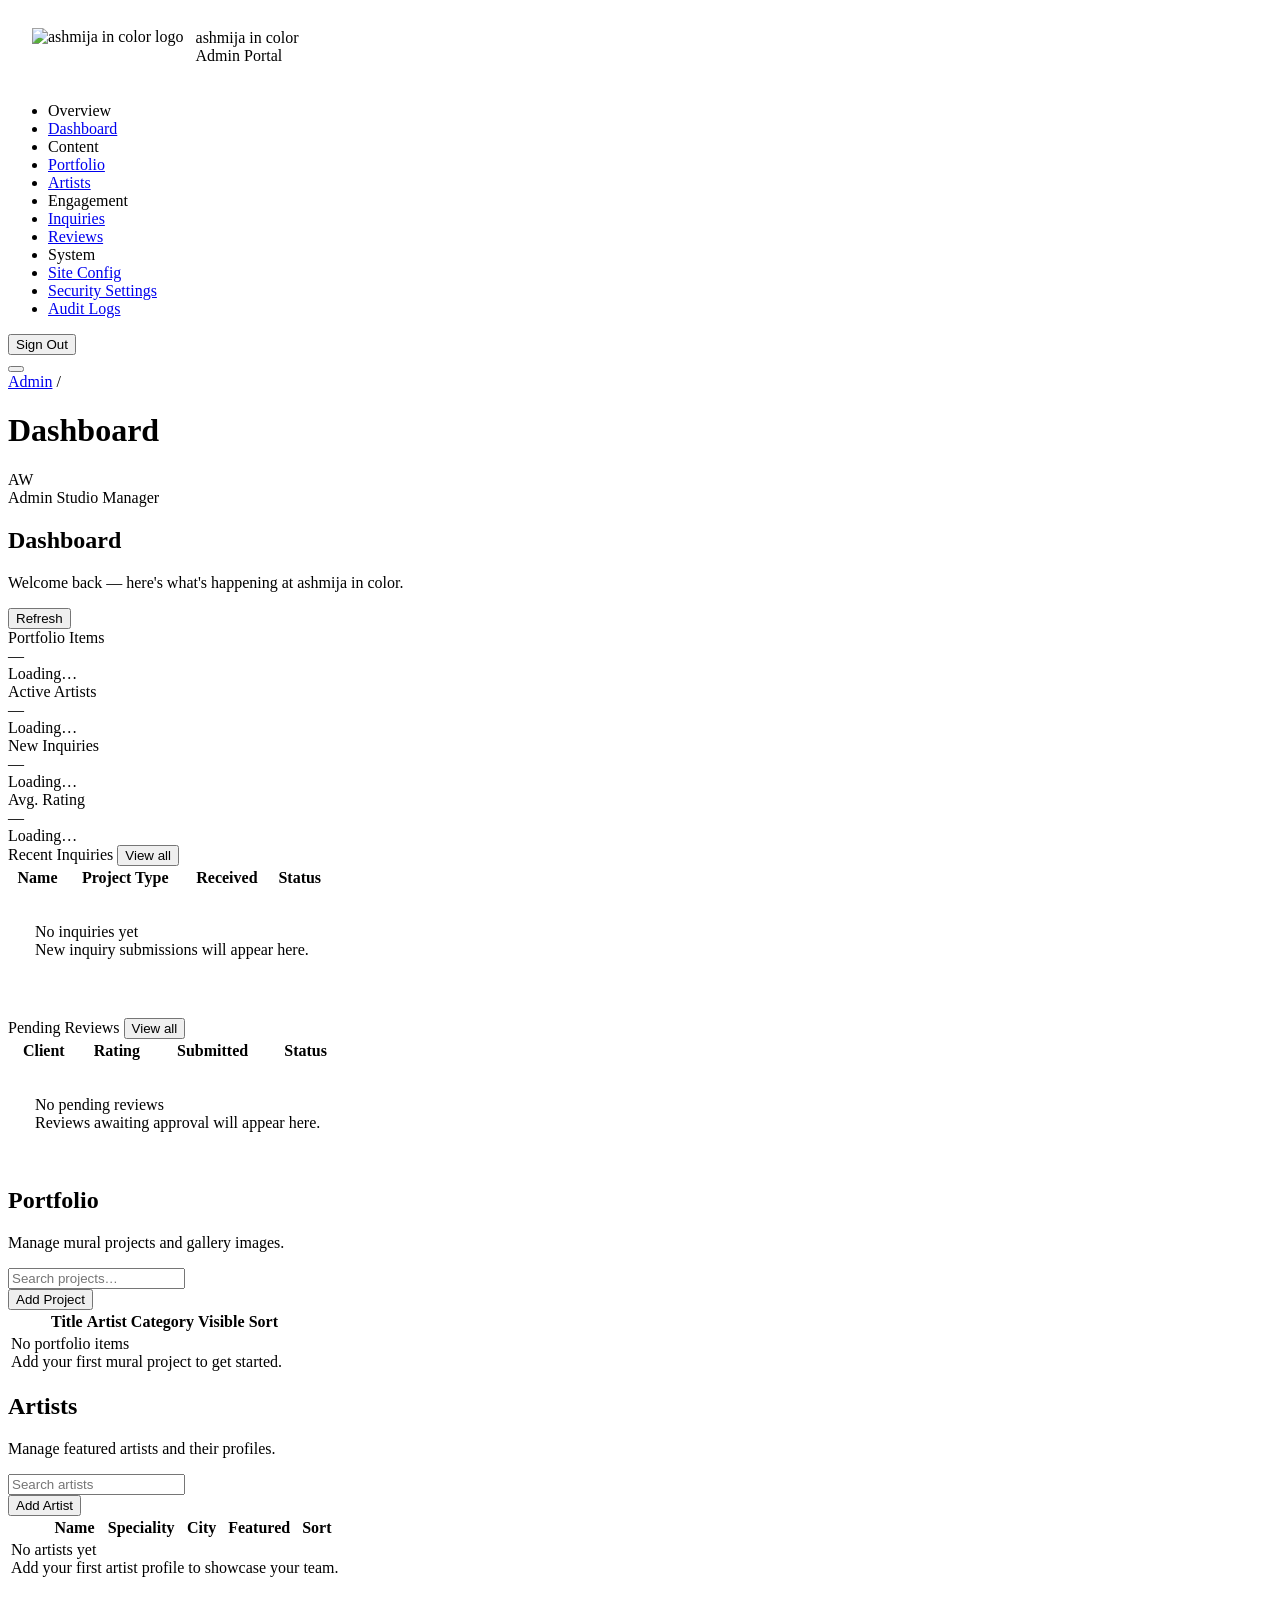
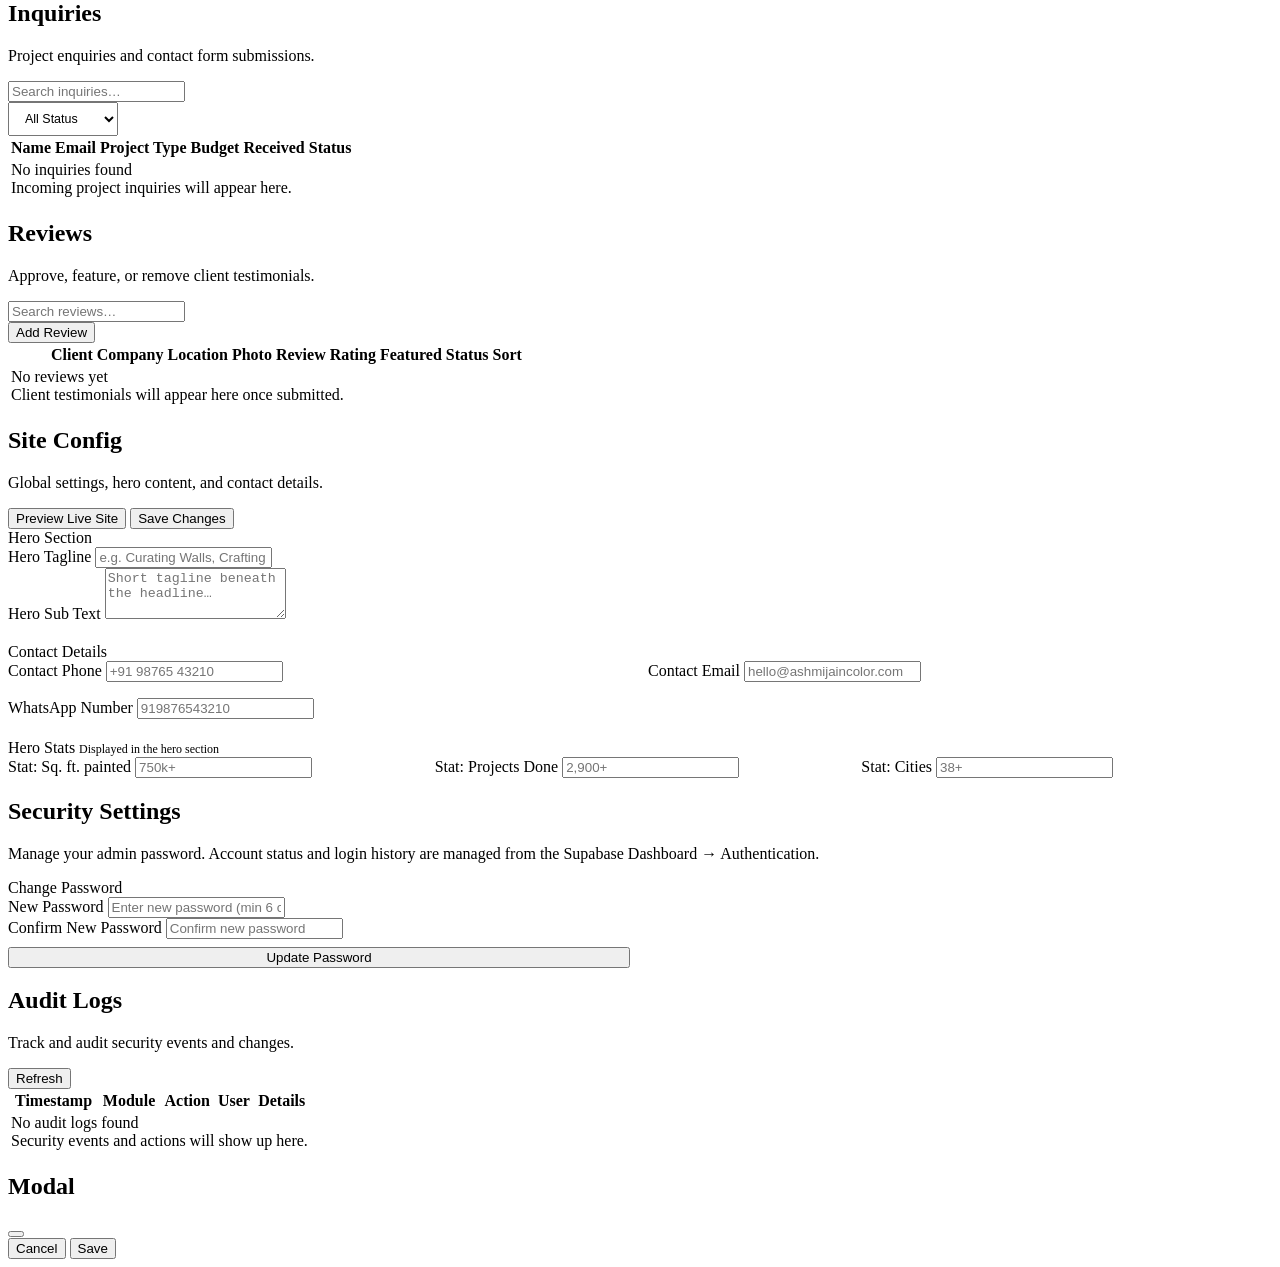
==== frontend/admin/index.html @ d4bafd86 "fix: resolve double submit bug in public form and fix column layout in admin reviews table" ====
<!DOCTYPE html>
<html lang="en">
<head>
  <meta charset="UTF-8" />
  <meta name="viewport" content="width=device-width, initial-scale=1.0" />
  <title>ashmija in color Admin</title>
  <link rel="icon" type="image/png" href="../assets/images/logo.png" />

  <!-- Google Fonts -->
  <link rel="preconnect" href="https://fonts.googleapis.com" />
  <link rel="preconnect" href="https://fonts.gstatic.com" crossorigin />
  <link href="https://fonts.googleapis.com/css2?family=Outfit:wght@300;400;500;600;700&family=Playfair+Display:ital,wght@0,400;0,700;1,400;1,700&family=Space+Grotesk:wght@400;500;600;700&display=swap" rel="stylesheet" />

  <!-- Tabler Icons -->
  <link rel="stylesheet" href="https://cdn.jsdelivr.net/npm/@tabler/icons-webfont@latest/tabler-icons.min.css" />

  <!-- Quill.js -->
  <link href="https://cdn.quilljs.com/1.3.7/quill.snow.css" rel="stylesheet" />

  <!-- Cropper.js (vendored locally for manual image cropping in Add Project modal) -->
  <link href="vendor/cropper/cropper.min.css" rel="stylesheet" />

  <!-- Admin CSS -->
  <link rel="stylesheet" href="css/admin.css?v=20260620-faq-form" />

   <script src="vendor/cropper/cropper.min.js" defer></script>
</head>

<body>

  <!-- ================================================================
       LOGIN OVERLAY
       ================================================================ -->
  <div class="login-overlay" id="login-overlay" style="display:none;">
    <div class="login-card" role="main" aria-label="Admin Login">

      <div class="login-logo" style="text-align:center;">
        <img src="../assets/images/logo.png" alt="ashmija in color logo" style="height:55px;width:auto;margin-bottom:12px;display:inline-block;">
        <div class="wordmark">ashmija <span>in color</span> Admin</div>
        <div class="sub">Studio Management Portal</div>
      </div>

      <div class="login-divider"><span>sign in to continue</span></div>

      <div class="login-error" id="login-error" role="alert">
        <i class="ti ti-alert-circle"></i>
        <span id="login-error-msg">Invalid email or password.</span>
      </div>

      <!-- Login Form View -->
      <div id="login-form-view">
        <div class="login-input-wrap">
          <i class="ti ti-mail input-icon"></i>
          <input type="email" id="login-username" placeholder="Email" value="admin@ashmijaincolor.com" autocomplete="username" />
        </div>

        <div class="login-input-wrap" style="position:relative;margin-bottom:12px;">
          <i class="ti ti-lock input-icon"></i>
          <input type="password" id="login-passcode" placeholder="Enter password" autocomplete="current-password" style="padding-right:45px;" />
          <button type="button" id="btn-toggle-password" style="position:absolute;right:15px;top:50%;transform:translateY(-50%);background:none;border:none;color:var(--muted);cursor:pointer;padding:4px;display:flex;align-items:center;justify-content:center;z-index:5;" aria-label="Toggle Password Visibility">
            <i class="ti ti-eye" id="toggle-password-icon" style="font-size:1.15rem;"></i>
          </button>
        </div>

        <div style="text-align:right;margin-top:-6px;margin-bottom:18px;">
          <a href="#" id="link-forgot-passcode" style="font-size:0.8rem;color:#b8933a;text-decoration:none;font-weight:500;">Forgot Password?</a>
        </div>

        <button class="btn-login" id="btn-login" type="button">
          <i class="ti ti-login-2"></i>
          Sign In
        </button>
      </div>

      <!-- Forgot Password View (Hidden by default) -->
      <div id="forgot-passcode-view" style="display:none;text-align:left;">
        <div style="font-weight:600;margin-bottom:15px;text-align:center;font-size:1rem;color:var(--gold);">Reset Password</div>

        <div class="login-input-wrap">
          <i class="ti ti-mail input-icon"></i>
          <input type="email" id="forgot-email" placeholder="admin@ashmijaincolor.com" value="admin@ashmijaincolor.com" />
        </div>

        <button class="btn-login" id="btn-forgot-action" type="button" style="margin-top:10px;">
          Send Reset Link
        </button>

        <div style="text-align:center;margin-top:15px;">
          <a href="#" id="link-back-to-login" style="font-size:0.8rem;color:var(--muted);text-decoration:none;">Back to Login</a>
        </div>
      </div>

    </div>
  </div>
  <!-- /login-overlay -->


  <!-- ================================================================
       SIDEBAR
       ================================================================ -->
  <aside class="admin-sidebar" id="admin-sidebar" role="navigation" aria-label="Admin navigation">

    <div class="sidebar-logo" style="display:flex;align-items:center;gap:12px;padding:20px 24px;">
      <img src="../assets/images/logo.png" alt="ashmija in color logo" style="height:38px;width:auto;flex-shrink:0;">
      <div>
        <div class="logo-wordmark">ashmija <span>in color</span></div>
        <div class="logo-sub">Admin Portal</div>
      </div>
    </div>

    <nav class="sidebar-nav">
      <ul>

        <li class="nav-section-label">Overview</li>

        <li class="nav-item active" data-section="dashboard">
          <a href="#dashboard" onclick="return navigateTo('dashboard')">
            <i class="ti ti-layout-dashboard nav-icon"></i>
            Dashboard
          </a>
        </li>

        <li class="nav-section-label">Content</li>

        <li class="nav-item" data-section="portfolio">
          <a href="#portfolio" onclick="return navigateTo('portfolio')">
            <i class="ti ti-photo-video nav-icon"></i>
            Portfolio
          </a>
        </li>

        <li class="nav-item" data-section="artists">
          <a href="#artists" onclick="return navigateTo('artists')">
            <i class="ti ti-palette nav-icon"></i>
            Artists
          </a>
        </li>

        <li class="nav-section-label">Engagement</li>

        <li class="nav-item" data-section="inquiries">
          <a href="#inquiries" onclick="return navigateTo('inquiries')">
            <i class="ti ti-message-2 nav-icon"></i>
            Inquiries
            <span class="badge badge-warning" id="nav-badge-inquiries" style="margin-left:auto;padding:2px 7px;font-size:0.62rem;display:none;"></span>
          </a>
        </li>

        <li class="nav-item" data-section="reviews">
          <a href="#reviews" onclick="return navigateTo('reviews')">
            <i class="ti ti-star nav-icon"></i>
            Reviews
          </a>
        </li>


        <li class="nav-section-label">System</li>

        <li class="nav-item" data-section="config">
          <a href="#config" onclick="return navigateTo('config')">
            <i class="ti ti-settings nav-icon"></i>
            Site Config
          </a>
        </li>

        <li class="nav-item" data-section="security">
          <a href="#security" onclick="return navigateTo('security')">
            <i class="ti ti-shield-lock nav-icon"></i>
            Security Settings
          </a>
        </li>

        <li class="nav-item" data-section="audit">
          <a href="#audit" onclick="return navigateTo('audit')">
            <i class="ti ti-history nav-icon"></i>
            Audit Logs
          </a>
        </li>

      </ul>
    </nav><!-- /sidebar-nav -->

    <div class="sidebar-footer">
      <button class="btn-logout" id="btn-logout" type="button">
        <i class="ti ti-logout"></i>
        Sign Out
      </button>
    </div>

  </aside>
  <!-- /admin-sidebar -->

  <!-- Mobile sidebar overlay -->
  <div class="sidebar-overlay hidden" id="sidebar-overlay" onclick="closeSidebar()"></div>


  <!-- ================================================================
       MAIN CONTENT
       ================================================================ -->
  <main class="admin-main" id="admin-main">

    <!-- ── Topbar ── -->
    <header class="admin-topbar glass-header" role="banner">
      <div class="topbar-left">
        <button class="hamburger-btn" id="hamburger-btn" aria-label="Toggle menu" onclick="toggleSidebar()">
          <i class="ti ti-menu-2"></i>
        </button>
        <div class="admin-breadcrumbs">
          <a href="#dashboard" onclick="return navigateTo('dashboard')" class="breadcrumb-link">Admin</a>
          <span class="breadcrumb-separator">/</span>
          <h1 class="topbar-page-title current" id="topbar-title">Dashboard</h1>
        </div>
      </div>

      <div class="topbar-right">
        <div class="topbar-admin-info">
          <div class="admin-avatar" id="admin-avatar">AW</div>
          <div class="admin-name-tag">
            <span class="name" id="admin-display-name">Admin</span>
            <span class="role">Studio Manager</span>
          </div>
        </div>
      </div>
    </header>
    <!-- /admin-topbar -->


    <!-- ── Content ── -->
    <div class="admin-content" id="admin-content">

      <!-- ────────────────────────────────────────
           DASHBOARD SECTION
           ──────────────────────────────────────── -->
      <div id="section-dashboard" class="admin-section active">

        <div class="section-header">
          <div>
            <h2 class="section-title">Dashboard</h2>
            <p class="section-subtitle">Welcome back — here's what's happening at ashmija in color.</p>
          </div>
          <div class="section-actions">
            <button class="btn btn-secondary btn-sm">
              <i class="ti ti-refresh"></i> Refresh
            </button>
          </div>
        </div>

        <div class="stats-grid" id="stats-grid">
          <div class="stat-card">
            <i class="ti ti-photo stat-icon"></i>
            <div class="stat-label">Portfolio Items</div>
            <div class="stat-value" id="stat-portfolio">—</div>
            <div class="stat-delta"><i class="ti ti-trending-up"></i> Loading…</div>
          </div>
          <div class="stat-card">
            <i class="ti ti-palette stat-icon"></i>
            <div class="stat-label">Active Artists</div>
            <div class="stat-value" id="stat-artists">—</div>
            <div class="stat-delta"><i class="ti ti-trending-up"></i> Loading…</div>
          </div>
          <div class="stat-card">
            <i class="ti ti-message-2 stat-icon"></i>
            <div class="stat-label">New Inquiries</div>
            <div class="stat-value" id="stat-inquiries">—</div>
            <div class="stat-delta"><i class="ti ti-clock"></i> Loading…</div>
          </div>
          <div class="stat-card">
            <i class="ti ti-star stat-icon"></i>
            <div class="stat-label">Avg. Rating</div>
            <div class="stat-value" id="stat-rating">—</div>
            <div class="stat-delta"><i class="ti ti-trending-up"></i> Loading…</div>
          </div>
        </div>



        <div class="card" style="margin-bottom:24px;">
          <div class="card-header">
            <span class="card-title">Recent Inquiries</span>
            <button class="btn btn-ghost btn-sm" onclick="navigateTo('inquiries')">
              View all <i class="ti ti-arrow-right"></i>
            </button>
          </div>
          <div class="table-wrap">
            <table>
              <thead>
                <tr>
                  <th>Name</th>
                  <th>Project Type</th>
                  <th>Received</th>
                  <th>Status</th>
                  <th></th>
                </tr>
              </thead>
              <tbody id="dashboard-recent-inquiries">
                <tr>
                  <td colspan="5">
                    <div class="empty-state" style="padding:32px 24px;">
                      <i class="ti ti-inbox empty-icon"></i>
                      <div class="empty-title">No inquiries yet</div>
                      <div class="empty-text">New inquiry submissions will appear here.</div>
                    </div>
                  </td>
                </tr>
              </tbody>
            </table>
          </div>
        </div>

        <div class="card">
          <div class="card-header">
            <span class="card-title">Pending Reviews</span>
            <button class="btn btn-ghost btn-sm" onclick="navigateTo('reviews')">
              View all <i class="ti ti-arrow-right"></i>
            </button>
          </div>
          <div class="table-wrap">
            <table>
              <thead>
                <tr>
                  <th>Client</th>
                  <th>Rating</th>
                  <th>Submitted</th>
                  <th>Status</th>
                  <th></th>
                </tr>
              </thead>
              <tbody id="dashboard-recent-reviews">
                <tr>
                  <td colspan="5">
                    <div class="empty-state" style="padding:32px 24px;">
                      <i class="ti ti-star empty-icon"></i>
                      <div class="empty-title">No pending reviews</div>
                      <div class="empty-text">Reviews awaiting approval will appear here.</div>
                    </div>
                  </td>
                </tr>
              </tbody>
            </table>
          </div>
        </div>

      </div>
      <!-- /#section-dashboard -->

      <!-- ────────────────────────────────────────
           PORTFOLIO SECTION
           ──────────────────────────────────────── -->
      <div id="section-portfolio" class="admin-section">

        <div class="section-header">
          <div>
            <h2 class="section-title">Portfolio</h2>
            <p class="section-subtitle">Manage mural projects and gallery images.</p>
          </div>
          <div class="section-actions">
            <div class="search-bar">
              <i class="ti ti-search"></i>
              <input type="text" placeholder="Search projects…" id="portfolio-search" />
            </div>
            <button class="btn btn-primary btn-sm" id="btn-add-portfolio">
              <i class="ti ti-plus"></i> Add Project
            </button>
          </div>
        </div>

        <div class="card">
          <div class="table-wrap">
            <table>
              <thead>
                <tr>
                  <th style="width:36px;"></th>
                  <th>Title</th>
                  <th>Artist</th>
                  <th>Category</th>
                  <th>Visible</th>
                  <th>Sort</th>
                  <th></th>
                </tr>
              </thead>
              <tbody id="portfolio-table-body">
                <tr>
                  <td colspan="7">
                    <div class="empty-state">
                      <i class="ti ti-photo empty-icon"></i>
                      <div class="empty-title">No portfolio items</div>
                      <div class="empty-text">Add your first mural project to get started.</div>
                    </div>
                  </td>
                </tr>
              </tbody>
            </table>
          </div>
        </div>

      </div>
      <!-- /#section-portfolio -->

      <!-- ----------------------------------------
           ARTISTS SECTION
           ---------------------------------------- -->
      <div id="section-artists" class="admin-section">

        <div class="section-header">
          <div>
            <h2 class="section-title">Artists</h2>
            <p class="section-subtitle">Manage featured artists and their profiles.</p>
          </div>
          <div class="section-actions">
            <div class="search-bar">
              <i class="ti ti-search"></i>
              <input type="text" placeholder="Search artists" id="artists-search" />
            </div>
            <button class="btn btn-primary btn-sm" id="btn-add-artist">
              <i class="ti ti-plus"></i> Add Artist
            </button>
          </div>
        </div>

        <div class="card">
          <div class="table-wrap">
            <table>
              <thead>
                <tr>
                  <th style="width:36px;"></th>
                  <th>Name</th>
                  <th>Speciality</th>
                  <th>City</th>
                  <th>Featured</th>
                  <th>Sort</th>
                  <th></th>
                </tr>
              </thead>
              <tbody id="artists-table-body">
                <tr>
                  <td colspan="7">
                    <div class="empty-state">
                      <i class="ti ti-palette empty-icon"></i>
                      <div class="empty-title">No artists yet</div>
                      <div class="empty-text">Add your first artist profile to showcase your team.</div>
                    </div>
                  </td>
                </tr>
              </tbody>
            </table>
          </div>
        </div>

      </div>
      <!-- /#section-artists -->


      <!-- ----------------------------------------
           INQUIRIES SECTION
           ---------------------------------------- -->
      <div id="section-inquiries" class="admin-section">

        <div class="section-header">
          <div>
            <h2 class="section-title">Inquiries</h2>
            <p class="section-subtitle">Project enquiries and contact form submissions.</p>
          </div>
          <div class="section-actions">
            <div class="search-bar">
              <i class="ti ti-search"></i>
              <input type="text" placeholder="Search inquiries…" id="inquiries-search" />
            </div>
            <select class="form-select btn-sm" id="inquiries-filter" style="width:auto;padding:8px 12px;font-size:0.78rem;">
              <option value="">All Status</option>
              <option value="new">New</option>
              <option value="in_progress">In Progress</option>
              <option value="closed">Closed</option>
            </select>
          </div>
        </div>

        <div class="card">
          <div class="table-wrap">
            <table>
              <thead>
                <tr>
                  <th>Name</th>
                  <th>Email</th>
                  <th>Project Type</th>
                  <th>Budget</th>
                  <th>Received</th>
                  <th>Status</th>
                  <th></th>
                </tr>
              </thead>
              <tbody id="inquiries-table-body">
                <tr>
                  <td colspan="7">
                    <div class="empty-state">
                      <i class="ti ti-message-2 empty-icon"></i>
                      <div class="empty-title">No inquiries found</div>
                      <div class="empty-text">Incoming project inquiries will appear here.</div>
                    </div>
                  </td>
                </tr>
              </tbody>
            </table>
          </div>
        </div>

      </div>
      <!-- /#section-inquiries -->


      <!-- ────────────────────────────────────────
           REVIEWS SECTION
           ──────────────────────────────────────── -->
      <div id="section-reviews" class="admin-section">

        <div class="section-header">
          <div>
            <h2 class="section-title">Reviews</h2>
            <p class="section-subtitle">Approve, feature, or remove client testimonials.</p>
          </div>
          <div class="section-actions">
            <div class="search-bar">
              <i class="ti ti-search"></i>
              <input type="text" placeholder="Search reviews…" id="reviews-search" />
            </div>
            <button class="btn btn-primary btn-sm" id="btn-add-review">
              <i class="ti ti-plus"></i> Add Review
            </button>
          </div>
        </div>

        <div class="card">
          <div class="table-wrap">
            <table>
              <thead>
                <tr>
                  <th style="width:36px;"></th>
                  <th>Client</th>
                  <th>Company</th>
                  <th>Location</th>
                  <th>Photo</th>
                  <th>Review</th>
                  <th>Rating</th>
                  <th>Featured</th>
                  <th>Status</th>
                  <th>Sort</th>
                  <th></th>
                </tr>
              </thead>
              <tbody id="reviews-table-body">
                <tr>
                  <td colspan="11">
                    <div class="empty-state">
                      <i class="ti ti-star empty-icon"></i>
                      <div class="empty-title">No reviews yet</div>
                      <div class="empty-text">Client testimonials will appear here once submitted.</div>
                    </div>
                  </td>
                </tr>
              </tbody>
            </table>
          </div>
        </div>

      </div>
      <!-- /#section-reviews -->



      <!-- ────────────────────────────────────────
           SITE CONFIG SECTION
           ──────────────────────────────────────── -->
      <div id="section-config" class="admin-section">

        <div class="section-header">
          <div>
            <h2 class="section-title">Site Config</h2>
            <p class="section-subtitle">Global settings, hero content, and contact details.</p>
          </div>
          <div class="section-actions">
            <button class="btn btn-ghost btn-sm" id="btn-preview-live">
              <i class="ti ti-external-link"></i> Preview Live Site
            </button>
            <button class="btn btn-primary" id="btn-save-config">
              <i class="ti ti-device-floppy"></i> Save Changes
            </button>
          </div>
        </div>

        <div id="config-warning-banner" style="display:none;margin-bottom:18px;padding:14px 16px;border-left:4px solid #d4882a;background:rgba(244, 211, 98, 0.18);color:#5f4411;border-radius:12px;font-size:0.96rem;">
          You have unsaved changes
        </div>

        <div id="config-sections-container">

          <div class="card" style="margin-bottom:20px;">
            <div class="card-header">
              <span class="card-title">Hero Section</span>
            </div>
            <div class="form-group">
              <label class="form-label">Hero Tagline</label>
              <input type="text" class="form-input" id="config-hero-tagline" placeholder="e.g. Curating Walls, Crafting Ambience." />
            </div>
            <div class="form-group">
              <label class="form-label">Hero Sub Text</label>
              <textarea class="form-textarea" id="config-hero-sub" rows="3" placeholder="Short tagline beneath the headline…"></textarea>
            </div>
          </div>

          <div class="card" style="margin-bottom:20px;">
            <div class="card-header">
              <span class="card-title">Contact Details</span>
            </div>
            <div style="display:grid;grid-template-columns:1fr 1fr;gap:16px;">
              <div class="form-group">
                <label class="form-label">Contact Phone</label>
                <input type="text" class="form-input" id="config-contact-phone" placeholder="+91 98765 43210" />
              </div>
              <div class="form-group">
                <label class="form-label">Contact Email</label>
                <input type="text" class="form-input" id="config-contact-email" placeholder="hello@ashmijaincolor.com" />
              </div>
              <div class="form-group" style="grid-column:1/-1;">
                <label class="form-label">WhatsApp Number</label>
                <input type="text" class="form-input" id="config-contact-whatsapp" placeholder="919876543210" />
              </div>
            </div>
          </div>

          <div class="card">
            <div class="card-header">
              <span class="card-title">Hero Stats</span>
              <span style="font-size:0.75rem;color:var(--muted);">Displayed in the hero section</span>
            </div>
            <div style="display:grid;grid-template-columns:repeat(3,1fr);gap:16px;">
              <div class="form-group">
                <label class="form-label">Stat: Sq. ft. painted</label>
                <input type="text" class="form-input" id="config-stat-sqft" placeholder="750k+" />
              </div>
              <div class="form-group">
                <label class="form-label">Stat: Projects Done</label>
                <input type="text" class="form-input" id="config-stat-projects" placeholder="2,900+" />
              </div>
              <div class="form-group">
                <label class="form-label">Stat: Cities</label>
                <input type="text" class="form-input" id="config-stat-cities" placeholder="38+" />
              </div>
            </div>
          </div>

        </div>
        <!-- /config-sections-container -->

      </div>
      <!-- /#section-config -->

      <!-- ────────────────────────────────────────
           SECURITY SETTINGS SECTION
           ──────────────────────────────────────── -->
      <div id="section-security" class="admin-section">

        <div class="section-header">
          <div>
            <h2 class="section-title">Security Settings</h2>
            <p class="section-subtitle">Manage your admin password. Account status and login history are managed from the Supabase Dashboard → Authentication.</p>
          </div>
        </div>

        <div id="security-sections-container" style="display:grid;grid-template-columns:1fr 1fr;gap:20px;align-items:start;">

          <!-- Change Password Card -->
          <div class="card">
            <div class="card-header">
              <span class="card-title">Change Password</span>
            </div>
            <div class="form-group">
              <label class="form-label">New Password</label>
              <input type="password" class="form-input" id="sec-new-passcode" placeholder="Enter new password (min 6 characters)" />
            </div>
            <div class="form-group">
              <label class="form-label">Confirm New Password</label>
              <input type="password" class="form-input" id="sec-confirm-passcode" placeholder="Confirm new password" />
            </div>
            <button class="btn btn-primary" id="btn-change-passcode" type="button" style="width:100%;margin-top:8px;">
              <i class="ti ti-key"></i> Update Password
            </button>
          </div>

        </div>

      </div>

      <!-- ────────────────────────────────────────
           AUDIT LOG SECTION
           ──────────────────────────────────────── -->
      <div id="section-audit" class="admin-section">

        <div class="section-header">
          <div>
            <h2 class="section-title">Audit Logs</h2>
            <p class="section-subtitle">Track and audit security events and changes.</p>
          </div>
          <div class="section-actions">
            <button class="btn btn-secondary btn-sm" id="btn-refresh-audit">
              <i class="ti ti-refresh"></i> Refresh
            </button>
          </div>
        </div>

        <div class="card">
          <div class="table-wrap">
            <table>
              <thead>
                <tr>
                  <th>Timestamp</th>
                  <th>Module</th>
                  <th>Action</th>
                  <th>User</th>
                  <th>Details</th>
                </tr>
              </thead>
              <tbody id="audit-table-body">
                <tr>
                  <td colspan="5">
                    <div class="empty-state">
                      <i class="ti ti-history empty-icon"></i>
                      <div class="empty-title">No audit logs found</div>
                      <div class="empty-text">Security events and actions will show up here.</div>
                    </div>
                  </td>
                </tr>
              </tbody>
            </table>
          </div>
        </div>

      </div>
      <!-- /#section-audit -->

    </div>
    <!-- /admin-content -->

  </main>
  <!-- /admin-main -->


  <!-- ================================================================
       TOAST CONTAINER
       ================================================================ -->
  <div id="toast-container" aria-live="polite" aria-label="Notifications"></div>


  <!-- ================================================================
       GENERIC MODAL SHELL
       ================================================================ -->
  <div class="modal-overlay" id="admin-modal" role="dialog" aria-modal="true" aria-labelledby="modal-title-text">
    <div class="modal-card" id="admin-modal-card">
      <div class="modal-header">
        <h2 class="modal-title" id="modal-title-text">Modal</h2>
        <button class="modal-close" onclick="closeModal()" aria-label="Close">
          <i class="ti ti-x"></i>
        </button>
      </div>
      <div class="modal-body" id="admin-modal-body">
        <!-- Dynamic content injected by admin.js -->
      </div>
      <div class="modal-footer" id="admin-modal-footer">
        <button class="btn btn-ghost" onclick="closeModal()">Cancel</button>
        <button class="btn btn-primary" id="modal-confirm-btn">Save</button>
      </div>
    </div>
  </div>


  <!-- ================================================================
       CDN SCRIPTS
       ================================================================ -->

  <!-- SortableJS -->
  <script src="https://cdn.jsdelivr.net/npm/sortablejs@1.15.2/Sortable.min.js"></script>

  <!-- Quill.js -->
  <script src="https://cdn.quilljs.com/1.3.7/quill.min.js"></script>

  <!-- Chart.js -->
  <script src="https://cdn.jsdelivr.net/npm/chart.js"></script>

   <!-- Cropper.js (vendored locally) -->
   <script src="vendor/cropper/cropper.min.js"></script>

   <!-- ================================================================
        MODULAR SCRIPTS
        ================================================================ -->
   <script src="../js/shared/config.js?v=2"></script>
   <script src="https://cdn.jsdelivr.net/npm/@supabase/supabase-js@2"></script>
   <script src="../js/shared/supabase-client.js?v=1"></script>
  <script src="js/toast.js?v=20260709-4"></script>
  <script src="js/auth.js?v=20260709-4"></script>
  <script src="js/dashboard.js?v=20260709-4"></script>
  <script src="js/portfolio-admin.js?v=20260709-4"></script>
  <script src="js/artists-admin.js?v=20260717-1"></script>
  <script src="js/inquiries.js?v=20260717-1"></script>
  <script src="js/reviews.js?v=20260717-3"></script>
  <script src="js/config-admin.js?v=20260717-1"></script>
  <script src="js/audit.js?v=20260717-1"></script>

  <!-- ================================================================
       ADMIN BOOTSTRAP SCRIPT
       ================================================================ -->
  <script>
    /* ─── Sidebar toggle (mobile) ──────────────────────────────────── */
    function toggleSidebar() {
      const sb = document.getElementById('admin-sidebar');
      const ov = document.getElementById('sidebar-overlay');
      if (sb) sb.classList.toggle('open');
      if (ov) ov.classList.toggle('hidden');
    }
    function closeSidebar() {
      const sb = document.getElementById('admin-sidebar');
      const ov = document.getElementById('sidebar-overlay');
      if (sb) sb.classList.remove('open');
      if (ov) ov.classList.add('hidden');
    }

    /* ─── Modal ────────────────────────────────────────────────────── */
    function openModal({ title = '', bodyHTML = '', size = '', onConfirm = null, confirmLabel = 'Save' } = {}) {
      const overlay = document.getElementById('admin-modal');
      const card    = document.getElementById('admin-modal-card');
      const body    = document.getElementById('admin-modal-body');
      const footer  = document.getElementById('admin-modal-footer');
      const confirmBtn = document.getElementById('modal-confirm-btn');

      if (!overlay || !card || !body || !confirmBtn) return;

      document.getElementById('modal-title-text').textContent = title;
      body.innerHTML = bodyHTML;

      // size variant
      card.className = 'modal-card' + (size ? ' modal-' + size : '');

      // confirm handler
      if (onConfirm) {
        confirmBtn.textContent = confirmLabel;
        confirmBtn.style.display = '';
        confirmBtn.onclick = onConfirm;
      } else {
        confirmBtn.style.display = 'none';
      }

      overlay.classList.add('open');
      document.body.style.overflow = 'hidden';
    }

    function closeModal() {
      const overlay = document.getElementById('admin-modal');
      if (overlay) overlay.classList.remove('open');
      document.body.style.overflow = '';
    }

    // close on overlay backdrop click
    const adminModal = document.getElementById('admin-modal');
    if (adminModal) {
      adminModal.addEventListener('click', function(e) {
        if (e.target === this) closeModal();
      });
    }

    // close on Escape
    document.addEventListener('keydown', e => {
      if (e.key === 'Escape') closeModal();
    });
  </script>
</body>
</html>
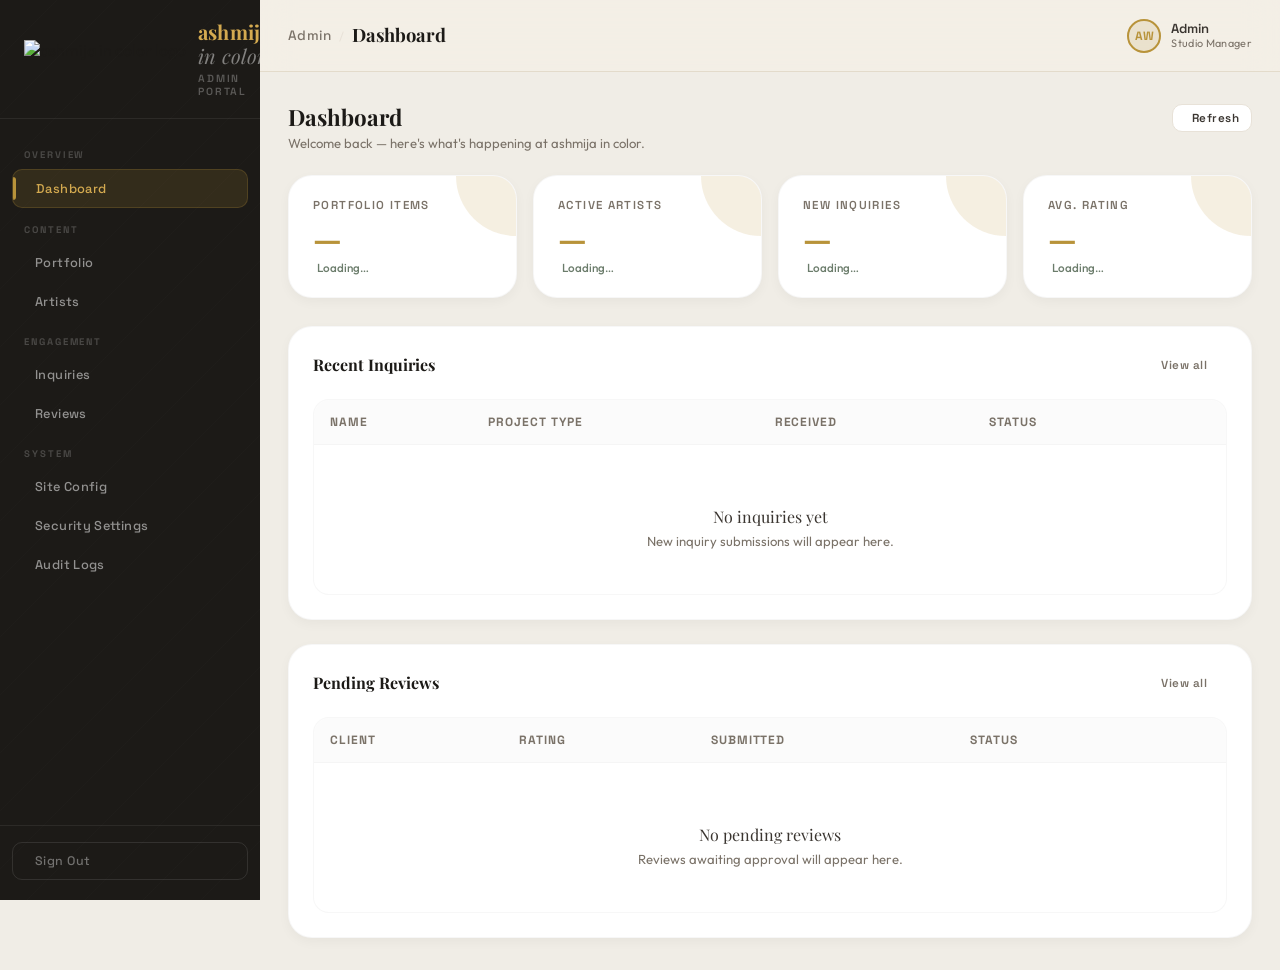
==== commit 58806268: "fix: make dashboard stats grid responsive on mobile screens" ====
--- a/frontend/admin/index.html
+++ b/frontend/admin/index.html
@@ -21,7 +21,7 @@
   <link href="vendor/cropper/cropper.min.css" rel="stylesheet" />
 
   <!-- Admin CSS -->
-  <link rel="stylesheet" href="css/admin.css?v=20260620-faq-form" />
+  <link rel="stylesheet" href="css/admin.css?v=20260717-7" />
 
    <script src="vendor/cropper/cropper.min.js" defer></script>
 </head>
@@ -799,7 +799,7 @@
   <script src="js/portfolio-admin.js?v=20260709-4"></script>
   <script src="js/artists-admin.js?v=20260717-1"></script>
   <script src="js/inquiries.js?v=20260717-1"></script>
-  <script src="js/reviews.js?v=20260717-3"></script>
+  <script src="js/reviews.js?v=20260717-4"></script>
   <script src="js/config-admin.js?v=20260717-1"></script>
   <script src="js/audit.js?v=20260717-1"></script>
 
--- a/frontend/admin/css/admin.css
+++ b/frontend/admin/css/admin.css
@@ -0,0 +1,2144 @@
+/* ============================================================
+   ashmija in color ADMIN — admin.css
+   Shares design tokens with main site (style.css)
+   ============================================================ */
+
+@import url('https://fonts.googleapis.com/css2?family=Outfit:wght@300;400;500;600;700&family=Playfair+Display:ital,wght@0,400;0,700;1,400&family=Space+Grotesk:wght@400;500;600;700&display=swap');
+
+/* ── Root tokens (mirror main site) ── */
+:root {
+  --beige:        #f7f7f7;
+  --beige2:       #f0ede6;
+  --beige3:       #e8e2d8;
+  --ink:          #1c1a17;
+  --ink2:         #3a3530;
+  --ink3:         #5a5550;
+  --gold:         #b8933a;
+  --gold2:        #d4aa50;
+  --gold-dim:     rgba(184,147,58,0.15);
+  --sage:         #6b7c6b;
+  --muted:        #7a7268;
+  --glass:        rgba(255,252,245,0.55);
+  --glass-border: rgba(180,160,120,0.25);
+  --glass-dark:   rgba(28,26,23,0.06);
+
+  /* Admin-specific */
+  --sidebar-w:    260px;
+  --topbar-h:     72px;
+  --radius-sm:    10px;
+  --radius-md:    16px;
+  --radius-lg:    24px;
+  --shadow-sm:    0 4px 12px rgba(28,26,23,0.04);
+  --shadow-md:    0 12px 32px rgba(28,26,23,0.07);
+  --shadow-lg:    0 24px 64px rgba(28,26,23,0.11);
+  --transition:   0.3s cubic-bezier(0.2, 0.8, 0.2, 1);
+}
+
+/* ── Reset ── */
+*, *::before, *::after { margin:0; padding:0; box-sizing:border-box; }
+
+html { font-size: 16px; -webkit-font-smoothing: antialiased; }
+
+body {
+  font-family: 'Outfit', sans-serif;
+  background: var(--beige2);
+  color: var(--ink);
+  overflow-x: hidden;
+}
+
+/* ================================================================
+   SIDEBAR
+   ================================================================ */
+
+.admin-sidebar {
+  position: fixed;
+  top: 0; left: 0;
+  width: var(--sidebar-w);
+  height: 100dvh;
+  background: var(--ink);
+  display: flex;
+  flex-direction: column;
+  z-index: 200;
+  transition: transform var(--transition);
+  overflow: hidden;
+}
+
+/* subtle texture stripe */
+.admin-sidebar::before {
+  content: '';
+  position: absolute;
+  inset: 0;
+  background: repeating-linear-gradient(
+    135deg,
+    transparent,
+    transparent 40px,
+    rgba(255,255,255,0.012) 40px,
+    rgba(255,255,255,0.012) 41px
+  );
+  pointer-events: none;
+}
+
+/* ── Logo ── */
+.sidebar-logo {
+  padding: 28px 24px 24px;
+  border-bottom: 1px solid rgba(255,255,255,0.07);
+  flex-shrink: 0;
+}
+
+.sidebar-logo .logo-wordmark {
+  font-family: 'Playfair Display', serif;
+  font-size: 1.25rem;
+  font-weight: 700;
+  color: var(--gold2);
+  letter-spacing: 0.01em;
+  line-height: 1.2;
+}
+
+.sidebar-logo .logo-wordmark span {
+  color: rgba(255,255,255,0.45);
+  font-weight: 400;
+  font-style: italic;
+}
+
+.sidebar-logo .logo-sub {
+  font-family: 'Space Grotesk', sans-serif;
+  font-size: 0.65rem;
+  font-weight: 600;
+  letter-spacing: 0.18em;
+  text-transform: uppercase;
+  color: rgba(255,255,255,0.28);
+  margin-top: 4px;
+}
+
+/* ── Nav ── */
+.sidebar-nav {
+  flex: 1;
+  padding: 16px 12px;
+  overflow-y: auto;
+  scrollbar-width: none;
+}
+.sidebar-nav::-webkit-scrollbar { display: none; }
+
+.sidebar-nav ul {
+  list-style: none;
+  display: flex;
+  flex-direction: column;
+  gap: 2px;
+}
+
+.sidebar-nav .nav-item a {
+  display: flex;
+  align-items: center;
+  gap: 11px;
+  padding: 10px 12px;
+  border-radius: var(--radius-sm);
+  color: rgba(255,255,255,0.52);
+  text-decoration: none;
+  font-family: 'Space Grotesk', sans-serif;
+  font-size: 0.8rem;
+  font-weight: 500;
+  letter-spacing: 0.03em;
+  transition: background var(--transition), color var(--transition);
+  position: relative;
+  white-space: nowrap;
+  overflow: hidden;
+}
+
+.sidebar-nav .nav-item a .nav-icon {
+  font-size: 1.1rem;
+  flex-shrink: 0;
+  opacity: 0.7;
+  transition: opacity var(--transition), color var(--transition);
+}
+
+.sidebar-nav .nav-item a:hover {
+  background: rgba(255,255,255,0.07);
+  color: rgba(255,255,255,0.85);
+}
+.sidebar-nav .nav-item a:hover .nav-icon { opacity: 1; }
+
+.sidebar-nav .nav-item.active a {
+  background: var(--gold-dim);
+  color: var(--gold2);
+  border: 1px solid rgba(184,147,58,0.22);
+}
+.sidebar-nav .nav-item.active a .nav-icon {
+  color: var(--gold2);
+  opacity: 1;
+}
+/* active left accent bar */
+.sidebar-nav .nav-item.active a::before {
+  content: '';
+  position: absolute;
+  left: 0; top: 20%; bottom: 20%;
+  width: 3px;
+  background: var(--gold);
+  border-radius: 0 3px 3px 0;
+}
+
+/* section label */
+.nav-section-label {
+  font-family: 'Space Grotesk', sans-serif;
+  font-size: 0.6rem;
+  font-weight: 700;
+  letter-spacing: 0.2em;
+  text-transform: uppercase;
+  color: rgba(255,255,255,0.2);
+  padding: 14px 12px 6px;
+}
+
+/* ── Logout ── */
+.sidebar-footer {
+  padding: 16px 12px 20px;
+  border-top: 1px solid rgba(255,255,255,0.07);
+  flex-shrink: 0;
+}
+
+.btn-logout {
+  display: flex;
+  align-items: center;
+  gap: 10px;
+  width: 100%;
+  padding: 10px 12px;
+  background: transparent;
+  border: 1px solid rgba(255,255,255,0.1);
+  border-radius: var(--radius-sm);
+  color: rgba(255,255,255,0.38);
+  font-family: 'Space Grotesk', sans-serif;
+  font-size: 0.78rem;
+  font-weight: 500;
+  letter-spacing: 0.04em;
+  cursor: pointer;
+  transition: background var(--transition), color var(--transition), border-color var(--transition);
+}
+.btn-logout:hover {
+  background: rgba(200,60,60,0.12);
+  border-color: rgba(200,80,80,0.3);
+  color: #e88;
+}
+.btn-logout .ti { font-size: 1rem; }
+
+/* ================================================================
+   MAIN CONTENT
+   ================================================================ */
+
+.admin-main {
+  margin-left: var(--sidebar-w);
+  min-height: 100dvh;
+  display: flex;
+  flex-direction: column;
+  transition: margin-left var(--transition);
+}
+
+/* ── Topbar ── */
+.admin-topbar {
+  height: var(--topbar-h);
+  background: rgba(244, 239, 230, 0.75);
+  backdrop-filter: blur(16px);
+  -webkit-backdrop-filter: blur(16px);
+  border-bottom: 1px solid var(--glass-border);
+  display: flex;
+  align-items: center;
+  justify-content: space-between;
+  padding: 0 28px;
+  position: sticky;
+  top: 0;
+  z-index: 500;
+}
+
+.topbar-left {
+  display: flex;
+  align-items: center;
+  gap: 16px;
+}
+
+.hamburger-btn {
+  display: none;
+  background: none;
+  border: none;
+  cursor: pointer;
+  color: var(--ink2);
+  font-size: 1.4rem;
+  padding: 4px;
+  line-height: 1;
+}
+
+.topbar-page-title {
+  font-family: 'Playfair Display', serif;
+  font-size: 1.15rem;
+  font-weight: 700;
+  color: var(--ink);
+  letter-spacing: -0.01em;
+}
+
+/* Breadcrumbs navigation */
+.admin-breadcrumbs {
+  display: flex;
+  align-items: center;
+  gap: 8px;
+}
+
+.breadcrumb-link {
+  font-family: 'Space Grotesk', sans-serif;
+  font-size: 0.85rem;
+  font-weight: 500;
+  letter-spacing: 0.03em;
+  color: var(--muted);
+  text-decoration: none;
+  transition: color var(--transition);
+}
+
+.breadcrumb-link:hover {
+  color: var(--gold);
+}
+
+.breadcrumb-separator {
+  font-size: 0.8rem;
+  color: var(--beige3);
+  user-select: none;
+}
+
+.topbar-page-title.current {
+  margin: 0;
+  line-height: 1;
+}
+
+.topbar-right {
+  display: flex;
+  align-items: center;
+  gap: 20px;
+}
+
+.topbar-admin-info {
+  display: flex;
+  align-items: center;
+  gap: 10px;
+}
+
+.admin-avatar {
+  width: 34px; height: 34px;
+  border-radius: 50%;
+  background: var(--gold-dim);
+  border: 2px solid var(--gold);
+  display: flex;
+  align-items: center;
+  justify-content: center;
+  font-family: 'Space Grotesk', sans-serif;
+  font-size: 0.75rem;
+  font-weight: 700;
+  color: var(--gold);
+}
+
+.admin-name-tag {
+  display: flex;
+  flex-direction: column;
+  line-height: 1.2;
+}
+.admin-name-tag .name {
+  font-family: 'Space Grotesk', sans-serif;
+  font-size: 0.82rem;
+  font-weight: 600;
+  color: var(--ink2);
+}
+.admin-name-tag .role {
+  font-size: 0.68rem;
+  color: var(--muted);
+  letter-spacing: 0.03em;
+}
+
+/* ── Content Area ── */
+.admin-content {
+  flex: 1;
+  padding: 32px 28px;
+}
+
+/* section visibility */
+.admin-section { display: none; }
+.admin-section.active { display: block; }
+
+/* ================================================================
+   GLASS CARDS (matching main site)
+   ================================================================ */
+
+.glass-card {
+  background: #f7f3eb;
+  border: 1px solid var(--glass-border);
+  border-radius: var(--radius-lg);
+  box-shadow: var(--shadow-sm);
+}
+
+.card {
+  background: #ffffff;
+  border: 1px solid rgba(0,0,0,0.03);
+  border-radius: var(--radius-lg);
+  box-shadow: var(--shadow-sm);
+  padding: 24px;
+}
+
+.card-header {
+  display: flex;
+  align-items: center;
+  justify-content: space-between;
+  margin-bottom: 20px;
+}
+
+.card-title {
+  font-family: 'Playfair Display', serif;
+  font-size: 1rem;
+  font-weight: 700;
+  color: var(--ink);
+}
+
+/* ================================================================
+   STAT CARDS
+   ================================================================ */
+
+.stats-grid {
+  display: grid;
+  grid-template-columns: repeat(4, 1fr);
+  gap: 16px;
+  margin-bottom: 28px;
+}
+
+.stat-card {
+  background: #ffffff;
+  border: 1px solid rgba(0,0,0,0.03);
+  border-radius: var(--radius-lg);
+  padding: 22px 24px;
+  position: relative;
+  overflow: hidden;
+  box-shadow: var(--shadow-sm);
+  transition: transform var(--transition), box-shadow var(--transition);
+}
+.stat-card:hover {
+  transform: translateY(-4px);
+  box-shadow: var(--shadow-md);
+}
+
+.stat-card::after {
+  content: '';
+  position: absolute;
+  top: 0; right: 0;
+  width: 60px; height: 60px;
+  background: var(--gold-dim);
+  border-radius: 0 var(--radius-md) 0 60px;
+}
+
+.stat-label {
+  font-family: 'Space Grotesk', sans-serif;
+  font-size: 0.72rem;
+  font-weight: 600;
+  letter-spacing: 0.12em;
+  text-transform: uppercase;
+  color: var(--muted);
+  margin-bottom: 10px;
+}
+
+.stat-value {
+  font-family: 'Playfair Display', serif;
+  font-size: 2rem;
+  font-weight: 700;
+  color: var(--gold);
+  line-height: 1;
+  margin-bottom: 6px;
+}
+
+.stat-delta {
+  font-size: 0.73rem;
+  font-weight: 500;
+  color: var(--sage);
+  display: flex;
+  align-items: center;
+  gap: 4px;
+}
+.stat-delta.neg { color: #c0624a; }
+
+.stat-icon {
+  position: absolute;
+  top: 16px; right: 16px;
+  font-size: 1.3rem;
+  color: var(--gold);
+  opacity: 0.5;
+  z-index: 1;
+}
+
+/* ================================================================
+   TABLES
+   ================================================================ */
+
+.table-wrap {
+  overflow-x: auto;
+  border-radius: var(--radius-md);
+  border: 1px solid rgba(0,0,0,0.03);
+  background: #ffffff;
+}
+
+table {
+  width: 100%;
+  border-collapse: collapse;
+  font-size: 0.9rem;
+}
+
+thead {
+  background: rgba(0,0,0,0.015);
+  border-bottom: 1px solid rgba(0,0,0,0.04);
+}
+
+thead th {
+  padding: 14px 16px;
+  text-align: left;
+  font-family: 'Space Grotesk', sans-serif;
+  font-size: 0.75rem;
+  font-weight: 700;
+  letter-spacing: 0.08em;
+  text-transform: uppercase;
+  color: var(--muted);
+  white-space: nowrap;
+}
+
+tbody tr {
+  border-bottom: 1px solid rgba(0,0,0,0.03);
+  transition: background var(--transition);
+}
+tbody tr:last-child { border-bottom: none; }
+tbody tr:hover { background: rgba(184,147,58,0.03); }
+
+tbody td {
+  padding: 13px 16px;
+  color: var(--ink2);
+  vertical-align: middle;
+}
+
+/* ── Review avatars ── */
+.review-avatar-cell {
+  width: 38px;
+  height: 38px;
+  border-radius: 50%;
+  overflow: hidden;
+  display: flex;
+  align-items: center;
+  justify-content: center;
+  background: var(--beige3);
+  border: 1.5px solid var(--gold);
+  margin: 0 auto;
+}
+
+.review-avatar-cell img {
+  width: 100%;
+  height: 100%;
+  object-fit: cover;
+  display: block;
+}
+
+.review-avatar-fallback {
+  font-family: 'Space Grotesk', sans-serif;
+  font-size: 0.72rem;
+  font-weight: 700;
+  color: var(--gold);
+}
+
+.review-work-photo {
+  position: relative;
+  width: 84px;
+  height: 54px;
+  border-radius: 10px;
+  overflow: hidden;
+  border: 1px solid var(--beige3);
+  background: var(--beige2);
+  margin: 0 auto;
+}
+
+.review-work-photo img {
+  width: 100%;
+  height: 100%;
+  object-fit: cover;
+  display: block;
+}
+
+.review-work-photo-location {
+  position: absolute;
+  right: 4px;
+  bottom: 4px;
+  max-width: calc(100% - 8px);
+  padding: 2px 6px;
+  border-radius: 999px;
+  background: rgba(28, 26, 23, 0.8);
+  color: #fff;
+  font-family: 'Space Grotesk', sans-serif;
+  font-size: 0.6rem;
+  font-weight: 700;
+  line-height: 1.2;
+  text-transform: uppercase;
+  letter-spacing: 0.04em;
+  white-space: nowrap;
+  overflow: hidden;
+  text-overflow: ellipsis;
+}
+
+/* ── Status badges ── */
+.badge {
+  display: inline-flex;
+  align-items: center;
+  gap: 5px;
+  padding: 3px 10px;
+  border-radius: 100px;
+  font-family: 'Space Grotesk', sans-serif;
+  font-size: 0.68rem;
+  font-weight: 600;
+  letter-spacing: 0.06em;
+  text-transform: uppercase;
+}
+
+.badge-success  { background: rgba(100,180,100,0.12); color: #3a9a4a; border: 1px solid rgba(100,180,100,0.25); }
+.badge-warning  { background: rgba(184,147,58,0.12);  color: var(--gold); border: 1px solid rgba(184,147,58,0.25); }
+.badge-error    { background: rgba(190,80,60,0.10);   color: #c0614a; border: 1px solid rgba(190,80,60,0.2); }
+.badge-info     { background: rgba(107,124,107,0.12); color: var(--sage); border: 1px solid rgba(107,124,107,0.25); }
+.badge-neutral  { background: rgba(122,114,104,0.10); color: var(--muted); border: 1px solid rgba(122,114,104,0.2); }
+
+.badge::before {
+  content: '';
+  width: 5px; height: 5px;
+  border-radius: 50%;
+  background: currentColor;
+}
+
+/* ── Table action buttons ── */
+.tbl-actions { display: flex; gap: 6px; }
+
+.btn-icon {
+  display: inline-flex;
+  align-items: center;
+  justify-content: center;
+  width: 30px; height: 30px;
+  border-radius: var(--radius-sm);
+  border: 1px solid var(--beige3);
+  background: #fff;
+  color: var(--muted);
+  font-size: 0.9rem;
+  cursor: pointer;
+  transition: background var(--transition), color var(--transition), border-color var(--transition);
+}
+.btn-icon:hover { background: var(--gold-dim); border-color: var(--gold); color: var(--gold); }
+.btn-icon.danger:hover { background: rgba(190,80,60,0.1); border-color: rgba(190,80,60,0.3); color: #c0614a; }
+
+/* ================================================================
+   BUTTONS
+   ================================================================ */
+
+.btn {
+  display: inline-flex;
+  align-items: center;
+  gap: 7px;
+  padding: 9px 18px;
+  border-radius: var(--radius-sm);
+  font-family: 'Space Grotesk', sans-serif;
+  font-size: 0.8rem;
+  font-weight: 600;
+  letter-spacing: 0.04em;
+  cursor: pointer;
+  transition: all var(--transition);
+  border: none;
+  text-decoration: none;
+}
+
+.btn-primary {
+  background: var(--gold);
+  color: #fff;
+  box-shadow: 0 2px 8px rgba(184,147,58,0.3);
+}
+.btn-primary:hover {
+  background: var(--gold2);
+  box-shadow: 0 4px 16px rgba(184,147,58,0.4);
+  transform: translateY(-1px);
+}
+
+.btn-secondary {
+  background: #fff;
+  color: var(--ink2);
+  border: 1px solid var(--beige3);
+}
+.btn-secondary:hover {
+  background: var(--beige2);
+  border-color: var(--gold);
+  color: var(--gold);
+}
+
+.btn-ghost {
+  background: transparent;
+  color: var(--muted);
+  border: 1px solid transparent;
+}
+.btn-ghost:hover { background: var(--beige2); color: var(--ink2); }
+
+.btn-danger {
+  background: rgba(190,80,60,0.1);
+  color: #c0614a;
+  border: 1px solid rgba(190,80,60,0.2);
+}
+.btn-danger:hover {
+  background: rgba(190,80,60,0.18);
+  border-color: rgba(190,80,60,0.4);
+}
+
+.btn-sm { padding: 6px 12px; font-size: 0.73rem; }
+.btn-lg { padding: 12px 24px; font-size: 0.9rem; }
+
+/* ================================================================
+   FORM ELEMENTS
+   ================================================================ */
+
+.form-group { margin-bottom: 18px; }
+
+.form-label {
+  display: block;
+  font-family: 'Space Grotesk', sans-serif;
+  font-size: 0.75rem;
+  font-weight: 600;
+  letter-spacing: 0.07em;
+  text-transform: uppercase;
+  color: var(--ink3);
+  margin-bottom: 7px;
+}
+
+.form-input,
+.form-select,
+.form-textarea {
+  width: 100%;
+  padding: 10px 14px;
+  background: #fff;
+  border: 1.5px solid var(--beige3);
+  border-radius: var(--radius-sm);
+  font-family: 'Outfit', sans-serif;
+  font-size: 0.875rem;
+  color: var(--ink);
+  transition: border-color var(--transition), box-shadow var(--transition);
+  outline: none;
+  appearance: none;
+}
+
+.form-input:focus,
+.form-select:focus,
+.form-textarea:focus {
+  border-color: var(--gold);
+  box-shadow: 0 0 0 3px rgba(184,147,58,0.12);
+}
+
+.form-textarea {
+  resize: vertical;
+  min-height: 100px;
+  line-height: 1.6;
+}
+
+.form-hint {
+  margin-top: 5px;
+  font-size: 0.72rem;
+  color: var(--muted);
+}
+
+.review-form-grid,
+.modal-body .form-grid {
+  display: grid;
+  grid-template-columns: repeat(2, minmax(0, 1fr));
+  align-items: start;
+  gap: 18px;
+}
+
+.review-form-grid .form-group,
+.modal-body .form-grid > label {
+  display: flex;
+  flex-direction: column;
+  min-width: 0;
+  margin-bottom: 0;
+  font-family: 'Space Grotesk', sans-serif;
+  font-size: 0.75rem;
+  font-weight: 600;
+  letter-spacing: 0.07em;
+  text-transform: uppercase;
+  color: var(--ink3);
+}
+
+.review-form-grid .form-group.full,
+.modal-body .form-grid > label[style*="grid-column"] {
+  grid-column: 1 / -1;
+}
+
+.review-form-grid .form-label {
+  min-height: 18px;
+  margin-bottom: 4px;
+}
+
+.review-form-grid .form-input,
+.review-form-grid .form-select,
+.review-form-grid .form-textarea,
+.modal-body .form-grid input,
+.modal-body .form-grid select,
+.modal-body .form-grid textarea {
+  display: block;
+  width: 100%;
+  box-sizing: border-box;
+  margin-top: 4px;
+  padding: 10px 14px;
+  background: #fff;
+  border: 1.5px solid var(--beige3);
+  border-radius: var(--radius-sm);
+  font-family: 'Outfit', sans-serif;
+  font-size: 0.875rem;
+  font-weight: 400;
+  letter-spacing: 0;
+  text-transform: none;
+  color: var(--ink);
+  outline: none;
+}
+
+.review-form-grid .form-input,
+.review-form-grid .form-select,
+.modal-body .form-grid input,
+.modal-body .form-grid select {
+  height: 44px;
+  min-height: 44px;
+}
+
+.review-form-grid .form-select,
+.modal-body .form-grid select {
+  padding-top: 0;
+  padding-bottom: 0;
+}
+
+.review-rating-picker {
+  display: grid;
+  grid-template-columns: repeat(5, minmax(0, 1fr));
+  gap: 8px;
+  width: 100%;
+  margin-top: 4px;
+}
+
+.review-rating-star {
+  display: inline-flex;
+  flex-direction: column;
+  align-items: center;
+  justify-content: center;
+  gap: 4px;
+  min-height: 44px;
+  padding: 8px 0;
+  border: 1.5px solid var(--beige3);
+  border-radius: var(--radius-sm);
+  background: #fff;
+  color: var(--ink3);
+  cursor: pointer;
+  transition: border-color var(--transition), box-shadow var(--transition), transform var(--transition), color var(--transition);
+}
+
+.review-rating-star i {
+  font-size: 1rem;
+  color: var(--gold);
+}
+
+.review-rating-star span {
+  font-family: 'Space Grotesk', sans-serif;
+  font-size: 0.72rem;
+  font-weight: 600;
+  letter-spacing: 0.04em;
+}
+
+.review-rating-star:hover,
+.review-rating-star:focus-visible,
+.review-rating-star.selected {
+  border-color: var(--gold);
+  box-shadow: 0 0 0 3px rgba(184,147,58,0.12);
+  color: var(--ink);
+  transform: translateY(-1px);
+}
+
+.review-stars {
+  display: inline-flex;
+  align-items: center;
+  gap: 2px;
+  color: var(--gold);
+}
+
+.review-stars i {
+  font-size: 0.9rem;
+}
+
+.review-form-grid .form-textarea,
+.modal-body .form-grid textarea {
+  min-height: 140px;
+  padding-top: 12px;
+  resize: none;
+  line-height: 1.6;
+}
+
+.modal-body .form-grid input:focus,
+.modal-body .form-grid select:focus,
+.modal-body .form-grid textarea:focus {
+  border-color: var(--gold);
+  box-shadow: 0 0 0 3px rgba(184,147,58,0.12);
+}
+
+.faq-form-grid {
+  display: grid;
+  grid-template-columns: 1fr;
+  gap: 18px;
+  width: 100%;
+}
+
+.faq-form-grid .form-group {
+  min-width: 0;
+  width: 100%;
+  margin-bottom: 0;
+}
+
+.faq-form-grid .form-group.full {
+  grid-column: 1 / -1;
+}
+
+.faq-form-grid .form-label {
+  display: block;
+  margin-bottom: 6px;
+}
+
+.faq-form-grid .form-input {
+  width: 100%;
+  height: 44px;
+  box-sizing: border-box;
+}
+
+.faq-editor {
+  width: 100%;
+  min-height: 240px;
+  margin-top: 4px;
+  background: #fff;
+  border: 1.5px solid var(--beige3);
+  border-radius: var(--radius-sm);
+  overflow: hidden;
+  box-sizing: border-box;
+}
+/* ── Quill editor overrides ── */
+.ql-toolbar {
+  border: 1.5px solid var(--beige3) !important;
+  border-bottom: none !important;
+  border-radius: var(--radius-sm) var(--radius-sm) 0 0 !important;
+  background: var(--beige2) !important;
+}
+.ql-container {
+  border: 1.5px solid var(--beige3) !important;
+  border-radius: 0 0 var(--radius-sm) var(--radius-sm) !important;
+  font-family: 'Outfit', sans-serif !important;
+  font-size: 0.875rem !important;
+}
+.ql-container:focus-within,
+.ql-toolbar:has(+ .ql-container:focus-within) {
+  border-color: var(--gold) !important;
+}
+
+/* ================================================================
+   LOGIN OVERLAY
+   ================================================================ */
+
+.login-overlay {
+  position: fixed;
+  inset: 0;
+  z-index: 9999;
+  background: var(--beige);
+  background-image:
+    radial-gradient(ellipse 60% 60% at 20% 80%, rgba(184,147,58,0.08) 0%, transparent 60%),
+    radial-gradient(ellipse 50% 50% at 80% 20%, rgba(107,124,107,0.06) 0%, transparent 60%);
+  display: flex;
+  align-items: center;
+  justify-content: center;
+  padding: 24px;
+}
+
+/* decorative diagonal lines */
+.login-overlay::before {
+  content: '';
+  position: absolute;
+  inset: 0;
+  background: repeating-linear-gradient(
+    -45deg,
+    transparent,
+    transparent 60px,
+    rgba(184,147,58,0.025) 60px,
+    rgba(184,147,58,0.025) 61px
+  );
+  pointer-events: none;
+}
+
+.login-card {
+  position: relative;
+  z-index: 1;
+  width: 100%;
+  max-width: 420px;
+  background: #f7f3eb;
+  border: 1px solid var(--glass-border);
+  border-radius: var(--radius-lg);
+  box-shadow: var(--shadow-lg);
+  padding: 44px 40px 40px;
+  animation: loginFadeIn 0.5s ease both;
+}
+
+@keyframes loginFadeIn {
+  from { opacity: 0; transform: translateY(20px) scale(0.98); }
+  to   { opacity: 1; transform: translateY(0) scale(1); }
+}
+
+.login-logo {
+  text-align: center;
+  margin-bottom: 32px;
+}
+
+.login-logo .wordmark {
+  font-family: 'Playfair Display', serif;
+  font-size: 1.6rem;
+  font-weight: 700;
+  color: var(--ink);
+  letter-spacing: -0.01em;
+}
+.login-logo .wordmark span { color: var(--gold); }
+
+.login-logo .sub {
+  font-family: 'Space Grotesk', sans-serif;
+  font-size: 0.65rem;
+  font-weight: 700;
+  letter-spacing: 0.22em;
+  text-transform: uppercase;
+  color: var(--muted);
+  margin-top: 5px;
+}
+
+.login-divider {
+  display: flex;
+  align-items: center;
+  gap: 12px;
+  margin-bottom: 28px;
+}
+.login-divider::before,
+.login-divider::after {
+  content: '';
+  flex: 1;
+  height: 1px;
+  background: var(--glass-border);
+}
+.login-divider span {
+  font-family: 'Playfair Display', serif;
+  font-style: italic;
+  font-size: 0.8rem;
+  color: var(--muted);
+}
+
+.login-input-wrap {
+  position: relative;
+  margin-bottom: 14px;
+}
+
+.login-input-wrap .input-icon {
+  position: absolute;
+  left: 13px;
+  top: 50%;
+  transform: translateY(-50%);
+  font-size: 1rem;
+  color: var(--muted);
+  pointer-events: none;
+}
+
+.login-input-wrap input {
+  width: 100%;
+  padding: 11px 14px 11px 38px;
+  background: rgba(255,255,255,0.75);
+  border: 1.5px solid var(--glass-border);
+  border-radius: var(--radius-sm);
+  font-family: 'Outfit', sans-serif;
+  font-size: 0.9rem;
+  color: var(--ink);
+  transition: border-color var(--transition), box-shadow var(--transition);
+  outline: none;
+}
+.login-input-wrap input:focus {
+  border-color: var(--gold);
+  box-shadow: 0 0 0 3px rgba(184,147,58,0.12);
+  background: rgba(255,255,255,0.95);
+}
+.login-input-wrap input::placeholder { color: var(--muted); opacity: 0.7; }
+
+.btn-login {
+  display: flex;
+  align-items: center;
+  justify-content: center;
+  gap: 8px;
+  width: 100%;
+  padding: 13px;
+  background: var(--gold);
+  border: none;
+  border-radius: var(--radius-sm);
+  font-family: 'Space Grotesk', sans-serif;
+  font-size: 0.85rem;
+  font-weight: 700;
+  letter-spacing: 0.08em;
+  text-transform: uppercase;
+  color: #fff;
+  cursor: pointer;
+  margin-top: 8px;
+  box-shadow: 0 4px 16px rgba(184,147,58,0.35);
+  transition: all var(--transition);
+}
+.btn-login:hover {
+  background: var(--gold2);
+  box-shadow: 0 6px 24px rgba(184,147,58,0.45);
+  transform: translateY(-1px);
+}
+.btn-login:active { transform: translateY(0); }
+
+.login-error {
+  display: none;
+  background: rgba(190,80,60,0.08);
+  border: 1px solid rgba(190,80,60,0.25);
+  border-radius: var(--radius-sm);
+  padding: 10px 14px;
+  font-size: 0.8rem;
+  color: #c0614a;
+  margin-bottom: 14px;
+}
+.login-error.show { display: flex; align-items: center; gap: 8px; }
+
+/* ================================================================
+   TOAST NOTIFICATIONS
+   ================================================================ */
+
+#toast-container {
+  position: fixed;
+  top: 20px;
+  right: 20px;
+  z-index: 10000;
+  display: flex;
+  flex-direction: column;
+  gap: 8px;
+  pointer-events: none;
+}
+
+.toast {
+  display: flex;
+  align-items: center;
+  gap: 11px;
+  padding: 13px 18px;
+  background: #fff;
+  border-radius: var(--radius-md);
+  box-shadow: var(--shadow-md);
+  border-left: 4px solid var(--gold);
+  min-width: 280px;
+  max-width: 380px;
+  pointer-events: auto;
+  animation: toastIn 0.35s cubic-bezier(0.34,1.56,0.64,1) both;
+}
+
+@keyframes toastIn {
+  from { opacity: 0; transform: translateX(60px) scale(0.9); }
+  to   { opacity: 1; transform: translateX(0) scale(1); }
+}
+
+@keyframes toastOut {
+  from { opacity: 1; transform: translateX(0) scale(1); }
+  to   { opacity: 0; transform: translateX(60px) scale(0.9); }
+}
+
+.toast.hiding { animation: toastOut 0.25s ease both; }
+
+.toast-icon {
+  font-size: 1.1rem;
+  flex-shrink: 0;
+}
+
+.toast-body { flex: 1; }
+
+.toast-title {
+  font-family: 'Space Grotesk', sans-serif;
+  font-size: 0.8rem;
+  font-weight: 700;
+  color: var(--ink);
+  margin-bottom: 2px;
+}
+
+.toast-msg {
+  font-size: 0.78rem;
+  color: var(--muted);
+  line-height: 1.4;
+}
+
+.toast-close {
+  background: none;
+  border: none;
+  cursor: pointer;
+  color: var(--muted);
+  font-size: 1rem;
+  padding: 2px;
+  line-height: 1;
+  opacity: 0.6;
+  transition: opacity var(--transition);
+  flex-shrink: 0;
+}
+.toast-close:hover { opacity: 1; }
+
+/* variants */
+.toast.toast-success { border-left-color: #3a9a4a; }
+.toast.toast-success .toast-icon { color: #3a9a4a; }
+
+.toast.toast-error { border-left-color: #c0614a; }
+.toast.toast-error .toast-icon { color: #c0614a; }
+
+.toast.toast-info { border-left-color: var(--gold); }
+.toast.toast-info .toast-icon { color: var(--gold); }
+
+.toast.toast-warning { border-left-color: #d4882a; }
+.toast.toast-warning .toast-icon { color: #d4882a; }
+
+/* ================================================================
+   MODAL
+   ================================================================ */
+
+.modal-overlay {
+  position: fixed;
+  inset: 0;
+  z-index: 8000;
+  height: 100dvh;
+  background: rgba(28,26,23,0.55);
+  display: flex;
+  align-items: center;
+  justify-content: center;
+  padding: 24px;
+  opacity: 0;
+  pointer-events: none;
+  transition: opacity var(--transition);
+}
+.modal-overlay.open {
+  opacity: 1;
+  pointer-events: auto;
+}
+
+.modal-card {
+  background: #fff;
+  border-radius: var(--radius-lg);
+  box-shadow: var(--shadow-lg);
+  width: 100%;
+  max-width: 560px;
+  max-height: 90vh;
+  overflow: hidden;
+  display: flex;
+  flex-direction: column;
+  transform: translateY(20px) scale(0.97);
+  transition: transform var(--transition);
+}
+.modal-overlay.open .modal-card {
+  transform: translateY(0) scale(1);
+}
+
+.modal-card.modal-sm { max-width: 400px; }
+.modal-card.modal-lg { max-width: 760px; }
+
+.modal-header {
+  display: flex;
+  align-items: center;
+  justify-content: space-between;
+  padding: 24px 28px 0;
+  margin-bottom: 20px;
+  flex-shrink: 0;
+}
+
+.modal-title {
+  font-family: 'Playfair Display', serif;
+  font-size: 1.2rem;
+  font-weight: 700;
+  color: var(--ink);
+}
+
+.modal-close {
+  display: flex;
+  align-items: center;
+  justify-content: center;
+  width: 32px; height: 32px;
+  border: 1px solid var(--beige3);
+  border-radius: 50%;
+  background: none;
+  color: var(--muted);
+  font-size: 1rem;
+  cursor: pointer;
+  transition: all var(--transition);
+  flex-shrink: 0;
+}
+.modal-close:hover { background: var(--beige2); color: var(--ink2); border-color: var(--ink3); }
+
+.modal-body {
+  padding: 0 28px 24px;
+  overflow-y: auto;
+  overflow-x: hidden;
+  scrollbar-gutter: stable;
+  flex: 1 1 auto;
+  min-height: 0;
+}
+
+.modal-footer {
+  display: flex;
+  align-items: center;
+  justify-content: flex-end;
+  gap: 10px;
+  padding: 18px 28px;
+  border-top: 1px solid var(--beige3);
+  background: var(--beige2);
+  border-radius: 0 0 var(--radius-lg) var(--radius-lg);
+  flex-shrink: 0;
+}
+
+/* ================================================================
+   ARTISTS SHOWCASE
+   ================================================================ */
+
+#artists-section {
+  position: relative;
+  padding: 5.5rem 2.5rem;
+  background:
+    radial-gradient(circle at top left, rgba(184,147,58,0.08), transparent 38%),
+    radial-gradient(circle at bottom right, rgba(107,124,107,0.08), transparent 34%),
+    linear-gradient(180deg, #fbf8f1 0%, #f5efe5 100%);
+  overflow: hidden;
+}
+
+#artists-section .foliage-decor {
+  position: absolute;
+  inset: 0;
+  pointer-events: none;
+  opacity: 0.35;
+}
+
+#artists-section .creators-header,
+#artists-section .creators-grid-new {
+  width: min(100%, 1180px);
+  margin-left: auto;
+  margin-right: auto;
+}
+
+#artists-section .creators-header {
+  display: flex;
+  align-items: flex-end;
+  justify-content: space-between;
+  gap: 1.6rem;
+  margin-bottom: 1.8rem;
+  position: relative;
+  z-index: 1;
+}
+
+#artists-section .creators-header-left {
+  flex: 1 1 auto;
+  min-width: 0;
+}
+
+#artists-section .sec-title-main,
+#artists-section .sec-title-sub {
+  margin: 0;
+}
+
+#artists-section .sec-title-main {
+  font-family: 'Space Grotesk', sans-serif;
+  font-size: 0.9rem;
+  font-weight: 700;
+  letter-spacing: 0.22em;
+  text-transform: uppercase;
+  color: var(--gold);
+  margin-bottom: 0.55rem;
+}
+
+#artists-section .sec-title-sub {
+  font-family: 'Playfair Display', serif;
+  font-size: clamp(2.4rem, 4vw, 3.8rem);
+  line-height: 1;
+  color: var(--ink);
+  margin-bottom: 0.8rem;
+}
+
+#artists-section .accent-line {
+  width: 100px;
+  height: 4px;
+  border-radius: 999px;
+  background: var(--gold);
+}
+
+#artists-section .creators-header-right {
+  flex: 0 1 520px;
+  display: flex;
+  flex-direction: column;
+  align-items: flex-start;
+  gap: 1rem;
+}
+
+#artists-section .creators-lead-desc {
+  font-size: 0.96rem;
+  line-height: 1.7;
+  color: var(--muted);
+  margin: 0;
+}
+
+#artists-section .btn-read-more {
+  padding: 0.9rem 1.5rem;
+  border: none;
+  border-radius: 999px;
+  background: linear-gradient(135deg, var(--gold), var(--gold2));
+  color: #fff;
+  font-family: 'Space Grotesk', sans-serif;
+  font-size: 0.75rem;
+  font-weight: 700;
+  letter-spacing: 0.14em;
+  text-transform: uppercase;
+  cursor: pointer;
+  box-shadow: 0 10px 22px rgba(184,147,58,0.22);
+  transition: transform var(--transition), box-shadow var(--transition), filter var(--transition);
+}
+
+#artists-section .btn-read-more:hover {
+  transform: translateY(-2px);
+  box-shadow: 0 14px 26px rgba(184,147,58,0.28);
+  filter: brightness(1.02);
+}
+
+#artists-section .creators-grid-new {
+  display: grid;
+  grid-template-columns: 1fr;
+  gap: 1.35rem;
+  position: relative;
+  z-index: 1;
+}
+
+#artists-section .creator-card {
+  position: relative;
+  display: grid;
+  grid-template-columns: minmax(0, 1.12fr) minmax(280px, 0.88fr);
+  align-items: stretch;
+  width: 100%;
+  min-height: 250px;
+  padding: 0;
+  border-radius: 30px;
+  overflow: hidden;
+  background: linear-gradient(180deg, #fcfaf6 0%, #f4efe6 100%);
+  border: 1px solid #eadfce;
+  box-shadow: 0 14px 32px rgba(28,26,23,0.08);
+  cursor: pointer;
+  transition: transform 0.35s ease, box-shadow 0.35s ease;
+}
+
+#artists-section .creator-card::before {
+  content: '';
+  position: absolute;
+  inset: auto -18px -18px auto;
+  width: 96px;
+  height: 96px;
+  border-radius: 48% 52% 60% 40% / 45% 45% 55% 55%;
+  background: radial-gradient(circle at 35% 30%, rgba(184,147,58,0.22), rgba(184,147,58,0.03) 72%);
+  pointer-events: none;
+}
+
+#artists-section .creator-card:hover {
+  transform: translateY(-6px);
+  box-shadow: 0 22px 44px rgba(28,26,23,0.12);
+}
+
+#artists-section .creator-card:hover .creator-card-img img {
+  transform: scale(1.04);
+}
+
+#artists-section .creator-card-img {
+  order: 2;
+  position: relative;
+  min-height: 250px;
+  height: 100%;
+  display: flex;
+  align-items: center;
+  justify-content: center;
+  padding: 1rem 1.2rem 1rem 0.6rem;
+  overflow: hidden;
+  border: none;
+  border-radius: 0;
+  background:
+    radial-gradient(circle at 30% 25%, rgba(184,147,58,0.16), transparent 42%),
+    linear-gradient(180deg, rgba(255,255,255,0.6), rgba(184,147,58,0.04));
+}
+
+#artists-section .creator-card-img img {
+  position: static;
+  width: clamp(180px, 22vw, 280px);
+  height: clamp(180px, 22vw, 280px);
+  max-width: none;
+  object-fit: cover;
+  object-position: var(--photo-pos, center 20%);
+  border-radius: 48% 52% 58% 42% / 46% 44% 56% 54%;
+  box-shadow: 0 12px 24px rgba(28,26,23,0.12);
+  transition: transform 0.55s ease;
+}
+
+#artists-section .creator-card-hover-overlay {
+  display: none;
+}
+
+#artists-section .creator-card-info {
+  order: 1;
+  display: flex;
+  flex-direction: column;
+  justify-content: center;
+  align-items: flex-start;
+  text-align: left;
+  padding: 1.8rem 1.9rem 1.8rem 2.1rem;
+}
+
+#artists-section .creator-card-name {
+  font-family: 'Playfair Display', serif;
+  font-size: clamp(1.45rem, 2.15vw, 2.15rem);
+  line-height: 1.03;
+  color: var(--ink);
+  text-transform: none;
+  letter-spacing: 0;
+  margin: 0 0 0.35rem;
+}
+
+#artists-section .creator-card-role {
+  font-family: 'Space Grotesk', sans-serif;
+  font-size: 0.78rem;
+  font-weight: 700;
+  letter-spacing: 0.12em;
+  text-transform: uppercase;
+  color: var(--gold);
+  margin-bottom: 0.85rem;
+}
+
+#artists-section .creator-card-divider {
+  width: 34px;
+  height: 3px;
+  border-radius: 999px;
+  background: var(--gold);
+  margin-bottom: 0.95rem;
+}
+
+#artists-section .creator-card-desc {
+  max-width: 32ch;
+  margin: 0 0 1rem;
+  font-size: 0.94rem;
+  line-height: 1.65;
+  color: var(--ink2);
+}
+
+#artists-section .creator-card-social {
+  display: flex;
+  align-items: center;
+  gap: 0.6rem;
+}
+
+#artists-section .creator-card-social .social-icon {
+  width: 34px;
+  height: 34px;
+  border-radius: 50%;
+  display: inline-flex;
+  align-items: center;
+  justify-content: center;
+  border: 1px solid rgba(184,147,58,0.24);
+  background: rgba(255,255,255,0.8);
+  color: var(--ink2);
+  box-shadow: 0 8px 18px rgba(28,26,23,0.08);
+  transition: transform 0.22s ease, background 0.22s ease, color 0.22s ease, border-color 0.22s ease;
+}
+
+#artists-section .creator-card-social .social-icon:hover {
+  transform: translateY(-2px);
+  background: rgba(184,147,58,0.12);
+  color: var(--gold);
+  border-color: rgba(184,147,58,0.42);
+}
+
+@media (max-width: 1100px) {
+  #artists-section .creator-card {
+    grid-template-columns: minmax(0, 1fr) minmax(240px, 0.9fr);
+  }
+
+  #artists-section .creator-card-info {
+    padding: 1.5rem 1.5rem 1.5rem 1.7rem;
+  }
+}
+
+@media (max-width: 860px) {
+  #artists-section {
+    padding: 4.5rem 1.2rem;
+  }
+
+  #artists-section .creators-header {
+    flex-direction: column;
+    align-items: flex-start;
+    margin-bottom: 1.4rem;
+  }
+
+  #artists-section .creators-header-right {
+    flex-basis: auto;
+    width: 100%;
+  }
+
+  #artists-section .creator-card {
+    grid-template-columns: 1fr;
+    min-height: 0;
+    max-width: 760px;
+    margin: 0 auto;
+  }
+
+  #artists-section .creator-card-img {
+    order: 1;
+    min-height: 260px;
+    padding: 1.35rem 1.35rem 0;
+    border-bottom: 1px solid rgba(234,223,206,0.85);
+  }
+
+  #artists-section .creator-card-img img {
+    width: min(72vw, 250px);
+    height: min(72vw, 250px);
+  }
+
+  #artists-section .creator-card-info {
+    order: 2;
+    align-items: center;
+    text-align: center;
+    padding: 1.45rem 1.2rem 1.6rem;
+  }
+
+  #artists-section .creator-card-desc {
+    max-width: none;
+  }
+
+  #artists-section .creator-card-divider {
+    margin-left: auto;
+    margin-right: auto;
+  }
+
+  #artists-section .creator-card-social {
+    justify-content: center;
+  }
+}
+
+#admin-modal .artist-profile-modal {
+  display: grid;
+  grid-template-columns: minmax(0, 1.05fr) minmax(240px, 0.95fr);
+  gap: 1.4rem;
+  align-items: center;
+}
+
+#admin-modal .artist-profile-copy {
+  min-width: 0;
+}
+
+#admin-modal .artist-profile-name {
+  font-family: 'Playfair Display', serif;
+  font-size: clamp(1.6rem, 3vw, 2.5rem);
+  line-height: 1.05;
+  color: var(--ink);
+  margin: 0 0 0.45rem;
+}
+
+#admin-modal .artist-profile-role {
+  font-family: 'Space Grotesk', sans-serif;
+  font-size: 0.78rem;
+  font-weight: 700;
+  letter-spacing: 0.14em;
+  text-transform: uppercase;
+  color: var(--gold);
+  margin-bottom: 1rem;
+}
+
+#admin-modal .artist-profile-bio {
+  font-size: 0.96rem;
+  line-height: 1.7;
+  color: var(--ink2);
+  margin: 0 0 1.1rem;
+}
+
+#admin-modal .artist-profile-stats {
+  display: flex;
+  flex-wrap: wrap;
+  gap: 0.5rem;
+}
+
+#admin-modal .artist-profile-stat {
+  display: inline-flex;
+  align-items: center;
+  gap: 6px;
+  padding: 0.42rem 0.72rem;
+  border-radius: 999px;
+  border: 1px solid rgba(184,147,58,0.24);
+  background: rgba(184,147,58,0.08);
+  color: var(--ink2);
+  font-family: 'Space Grotesk', sans-serif;
+  font-size: 0.7rem;
+  font-weight: 600;
+  letter-spacing: 0.03em;
+}
+
+#admin-modal .artist-profile-portrait {
+  display: flex;
+  justify-content: center;
+}
+
+#admin-modal .artist-profile-portrait-inner {
+  width: min(100%, 320px);
+  aspect-ratio: 1 / 1.1;
+  overflow: hidden;
+  border-radius: 48% 52% 58% 42% / 46% 44% 56% 54%;
+  box-shadow: 0 18px 30px rgba(28,26,23,0.12);
+  background: radial-gradient(circle at 30% 25%, rgba(184,147,58,0.18), rgba(184,147,58,0.04) 72%);
+}
+
+#admin-modal .artist-profile-portrait-inner img {
+  width: 100%;
+  height: 100%;
+  object-fit: cover;
+  display: block;
+}
+
+@media (max-width: 720px) {
+  #admin-modal .artist-profile-modal {
+    grid-template-columns: 1fr;
+  }
+
+  #admin-modal .artist-profile-portrait {
+    order: 1;
+  }
+
+  #admin-modal .artist-profile-copy {
+    order: 2;
+    text-align: center;
+  }
+
+  #admin-modal .artist-profile-stats {
+    justify-content: center;
+  }
+}
+
+/* ================================================================
+   SECTION HEADER UTILITY
+   ================================================================ */
+
+.section-header {
+  display: flex;
+  align-items: flex-start;
+  justify-content: space-between;
+  margin-bottom: 24px;
+  flex-wrap: wrap;
+  gap: 12px;
+}
+
+.section-title {
+  font-family: 'Playfair Display', serif;
+  font-size: 1.4rem;
+  font-weight: 700;
+  color: var(--ink);
+  line-height: 1.2;
+}
+
+.section-subtitle {
+  font-size: 0.82rem;
+  color: var(--muted);
+  margin-top: 4px;
+}
+
+.section-actions {
+  display: flex;
+  align-items: center;
+  gap: 8px;
+  flex-shrink: 0;
+}
+
+/* ── search bar ── */
+.search-bar {
+  display: flex;
+  align-items: center;
+  gap: 8px;
+  background: #fff;
+  border: 1.5px solid var(--beige3);
+  border-radius: var(--radius-sm);
+  padding: 8px 12px;
+  width: 220px;
+  transition: border-color var(--transition);
+}
+.search-bar:focus-within { border-color: var(--gold); }
+.search-bar .ti { color: var(--muted); font-size: 0.9rem; }
+.search-bar input {
+  border: none;
+  outline: none;
+  font-family: 'Outfit', sans-serif;
+  font-size: 0.82rem;
+  color: var(--ink);
+  background: transparent;
+  width: 100%;
+}
+.search-bar input::placeholder { color: var(--muted); opacity: 0.7; }
+
+/* ── empty state ── */
+.empty-state {
+  display: flex;
+  flex-direction: column;
+  align-items: center;
+  justify-content: center;
+  padding: 60px 24px;
+  text-align: center;
+}
+.empty-state .empty-icon {
+  font-size: 2.5rem;
+  color: var(--beige3);
+  margin-bottom: 16px;
+}
+.empty-state .empty-title {
+  font-family: 'Playfair Display', serif;
+  font-size: 1rem;
+  color: var(--ink2);
+  margin-bottom: 6px;
+}
+.empty-state .empty-text {
+  font-size: 0.82rem;
+  color: var(--muted);
+  max-width: 280px;
+}
+
+/* ── loading spinner ── */
+.spinner {
+  display: inline-block;
+  width: 20px; height: 20px;
+  border: 2px solid var(--beige3);
+  border-top-color: var(--gold);
+  border-radius: 50%;
+  animation: spin 0.7s linear infinite;
+}
+@keyframes spin { to { transform: rotate(360deg); } }
+
+/* ── image upload zone ── */
+.upload-zone {
+  border: 2px dashed var(--beige3);
+  border-radius: var(--radius-md);
+  padding: 32px;
+  text-align: center;
+  cursor: pointer;
+  transition: border-color var(--transition), background var(--transition);
+}
+.upload-zone:hover,
+.upload-zone.drag-over {
+  border-color: var(--gold);
+  background: var(--gold-dim);
+}
+.upload-zone .ti {
+  font-size: 2rem;
+  color: var(--muted);
+  margin-bottom: 10px;
+  display: block;
+}
+.upload-zone p {
+  font-size: 0.82rem;
+  color: var(--muted);
+}
+.upload-zone strong { color: var(--gold); }
+
+/* ── sortable drag handle ── */
+.drag-handle {
+  cursor: grab;
+  color: var(--muted);
+  font-size: 1rem;
+  padding: 4px;
+  opacity: 0.5;
+  transition: opacity var(--transition);
+}
+.drag-handle:hover,
+tr.sortable-chosen .drag-handle { opacity: 1; cursor: grabbing; }
+
+tr.sortable-chosen { background: rgba(184,147,58,0.05) !important; box-shadow: var(--shadow-sm); }
+tr.sortable-ghost  { opacity: 0.35; }
+
+/* ================================================================
+   SIDEBAR OVERLAY (mobile)
+   ================================================================ */
+
+.sidebar-overlay {
+  display: none;
+  position: fixed;
+  inset: 0;
+  z-index: 199;
+  background: rgba(28,26,23,0.45);
+}
+
+/* ================================================================
+   RESPONSIVE — mobile ≤ 768px
+   ================================================================ */
+
+@media (max-width: 768px) {
+  .hamburger-btn { display: flex; align-items: center; justify-content: center; }
+
+  .admin-sidebar {
+    transform: translateX(calc(-1 * var(--sidebar-w)));
+  }
+  .admin-sidebar.open {
+    transform: translateX(0);
+    box-shadow: var(--shadow-lg);
+  }
+
+  .sidebar-overlay { display: block; }
+  .sidebar-overlay.hidden { display: none; }
+
+  .admin-main { margin-left: 0; }
+
+  .admin-content { padding: 20px 16px; }
+
+  .stats-grid {
+    grid-template-columns: repeat(4, minmax(170px, 1fr));
+    gap: 16px;
+    overflow-x: auto;
+    padding-bottom: 6px;
+  }
+
+  .topbar-page-title { font-size: 1rem; }
+
+  .admin-name-tag { display: none; }
+
+  .section-header { flex-direction: column; align-items: flex-start; }
+  .search-bar { width: 100%; }
+
+  .review-form-grid,
+  .modal-body .form-grid {
+    grid-template-columns: 1fr;
+    gap: 14px;
+  }
+
+  .faq-form-grid {
+    gap: 14px;
+  }
+
+  .review-form-grid .form-input,
+  .review-form-grid .form-select,
+  .review-form-grid .form-textarea,
+  .modal-body .form-grid input,
+  .modal-body .form-grid select,
+  .modal-body .form-grid textarea,
+  .faq-form-grid .form-input {
+    max-width: 100%;
+  }
+
+  .review-rating-picker {
+    grid-template-columns: repeat(3, minmax(0, 1fr));
+  }
+
+  .ar-form-grid {
+    grid-template-columns: 1fr;
+    gap: 0;
+  }
+
+  .ar-form-grid .form-group {
+    margin-bottom: 16px;
+  }
+
+  .ar-form-grid .form-group:last-child {
+    margin-bottom: 0;
+  }
+
+  .login-card { padding: 32px 24px 28px; }
+
+  #toast-container { left: 16px; right: 16px; top: 16px; }
+  .toast { min-width: unset; max-width: 100%; }
+}
+
+@media (max-width: 480px) {
+  .stats-grid { grid-template-columns: repeat(2, 1fr); gap: 12px; padding-bottom: 0; overflow-x: visible; }
+
+  .modal-overlay {
+    align-items: flex-start;
+    padding: 12px;
+  }
+
+  .modal-card {
+    width: 100%;
+    max-width: none;
+    max-height: calc(100dvh - 24px);
+    border-radius: var(--radius-md);
+  }
+
+  .modal-header {
+    padding: 18px 18px 0;
+    margin-bottom: 16px;
+  }
+
+  .modal-title {
+    font-size: 1.08rem;
+  }
+
+  .modal-body {
+    padding: 0 18px 18px;
+    scrollbar-gutter: auto;
+  }
+
+  .modal-footer {
+    padding: 14px 18px;
+  }
+.review-form-grid .form-label,
+  .modal-body .form-grid > label,
+  .faq-form-grid .form-label {
+    font-size: 0.7rem;
+    letter-spacing: 0.05em;
+  }
+
+  .review-form-grid .form-input,
+  .review-form-grid .form-select,
+  .modal-body .form-grid input,
+  .modal-body .form-grid select,
+  .faq-form-grid .form-input {
+    height: 42px;
+    min-height: 42px;
+  }
+
+  .review-rating-star {
+    min-height: 42px;
+  }
+
+  .review-form-grid .form-textarea,
+  .modal-body .form-grid textarea {
+    min-height: 120px;
+  }
+
+  .ar-form-grid .form-group {
+    margin-bottom: 14px;
+  }
+
+  .ar-upload-zone {
+    padding: 20px 14px;
+  }
+
+  .ar-img-preview {
+    height: 150px;
+  }
+
+  .ar-social-row {
+    gap: 6px;
+  }
+}
+
+@media (prefers-reduced-motion: reduce) {
+  *, *::before, *::after {
+    scroll-behavior: auto !important;
+    animation-duration: 0.01ms !important;
+    animation-iteration-count: 1 !important;
+    transition-duration: 0.01ms !important;
+    transition-delay: 0s !important;
+  }
+
+  .admin-sidebar,
+  .admin-main,
+  .admin-topbar,
+  .sidebar-overlay,
+  .hamburger-btn,
+  .btn-logout,
+  .sidebar-nav .nav-item a,
+  .modal-backdrop,
+  .creator-modal-container,
+  .toast {
+    transition: none !important;
+    animation: none !important;
+  }
+}
+
+@media print {
+  body { background: #fff; color: #000; }
+  .admin-sidebar,
+  .admin-topbar,
+  .sidebar-overlay,
+  .hamburger-btn,
+  .btn-logout,
+  .toast {
+    display: none !important;
+  }
+  .admin-main { margin-left: 0 !important; }
+  .admin-content { padding: 0 !important; }
+  .admin-section { page-break-after: always; }
+}
+
+/* ================================================================
+   SCROLLBAR STYLING
+   ================================================================ */
+
+::-webkit-scrollbar { width: 6px; height: 6px; }
+::-webkit-scrollbar-track { background: transparent; }
+::-webkit-scrollbar-thumb { background: var(--beige3); border-radius: 3px; }
+::-webkit-scrollbar-thumb:hover { background: var(--muted); }
+
+/* Charts section layout */
+.charts-grid {
+  display: grid;
+  grid-template-columns: repeat(2, 1fr);
+  gap: 20px;
+  margin-bottom: 28px;
+}
+
+@media (max-width: 992px) {
+  .charts-grid {
+    grid-template-columns: 1fr;
+  }
+}
+
+/* ================================================================
+   REVIEW MODAL AND AVATAR PICKER STYLING
+   ================================================================ */
+.review-avatar-options {
+  display: flex;
+  gap: 0.9rem;
+  justify-content: center;
+  margin: 0.5rem 0 1.5rem;
+  flex-wrap: wrap;
+}
+
+.rating-avatar {
+  position: relative;
+  width: 72px;
+  height: 72px;
+  border-radius: 50%;
+  overflow: hidden;
+  border: 2px solid var(--beige3);
+  cursor: pointer;
+  box-shadow: 0 4px 12px rgba(0, 0, 0, 0.05);
+  background-color: var(--beige1);
+  transition: transform 0.3s ease, box-shadow 0.3s ease, border-color 0.3s ease, opacity 0.3s;
+  opacity: 0.65;
+}
+
+.rating-avatar:hover {
+  transform: translateY(-4px);
+  box-shadow: 0 6px 16px rgba(184, 147, 58, 0.2);
+  opacity: 1;
+}
+
+.rating-avatar.selected {
+  border-color: var(--gold);
+  transform: translateY(-4px);
+  box-shadow: 0 6px 16px rgba(184, 147, 58, 0.25);
+  opacity: 1;
+}
+
+.rating-avatar input {
+  position: absolute;
+  opacity: 0;
+  width: 100%;
+  height: 100%;
+  margin: 0;
+  cursor: pointer;
+}
+
+.rating-avatar img {
+  width: 100%;
+  height: 100%;
+  object-fit: cover;
+  display: block;
+}
+
+.review-modal-upload-preview {
+  margin-top: 8px;
+  max-width: 100%;
+  height: 120px;
+  border-radius: 8px;
+  border: 1px solid var(--beige3);
+  object-fit: cover;
+  display: none;
+}
+
+.review-modal-upload-preview.active {
+  display: block;
+}
+
